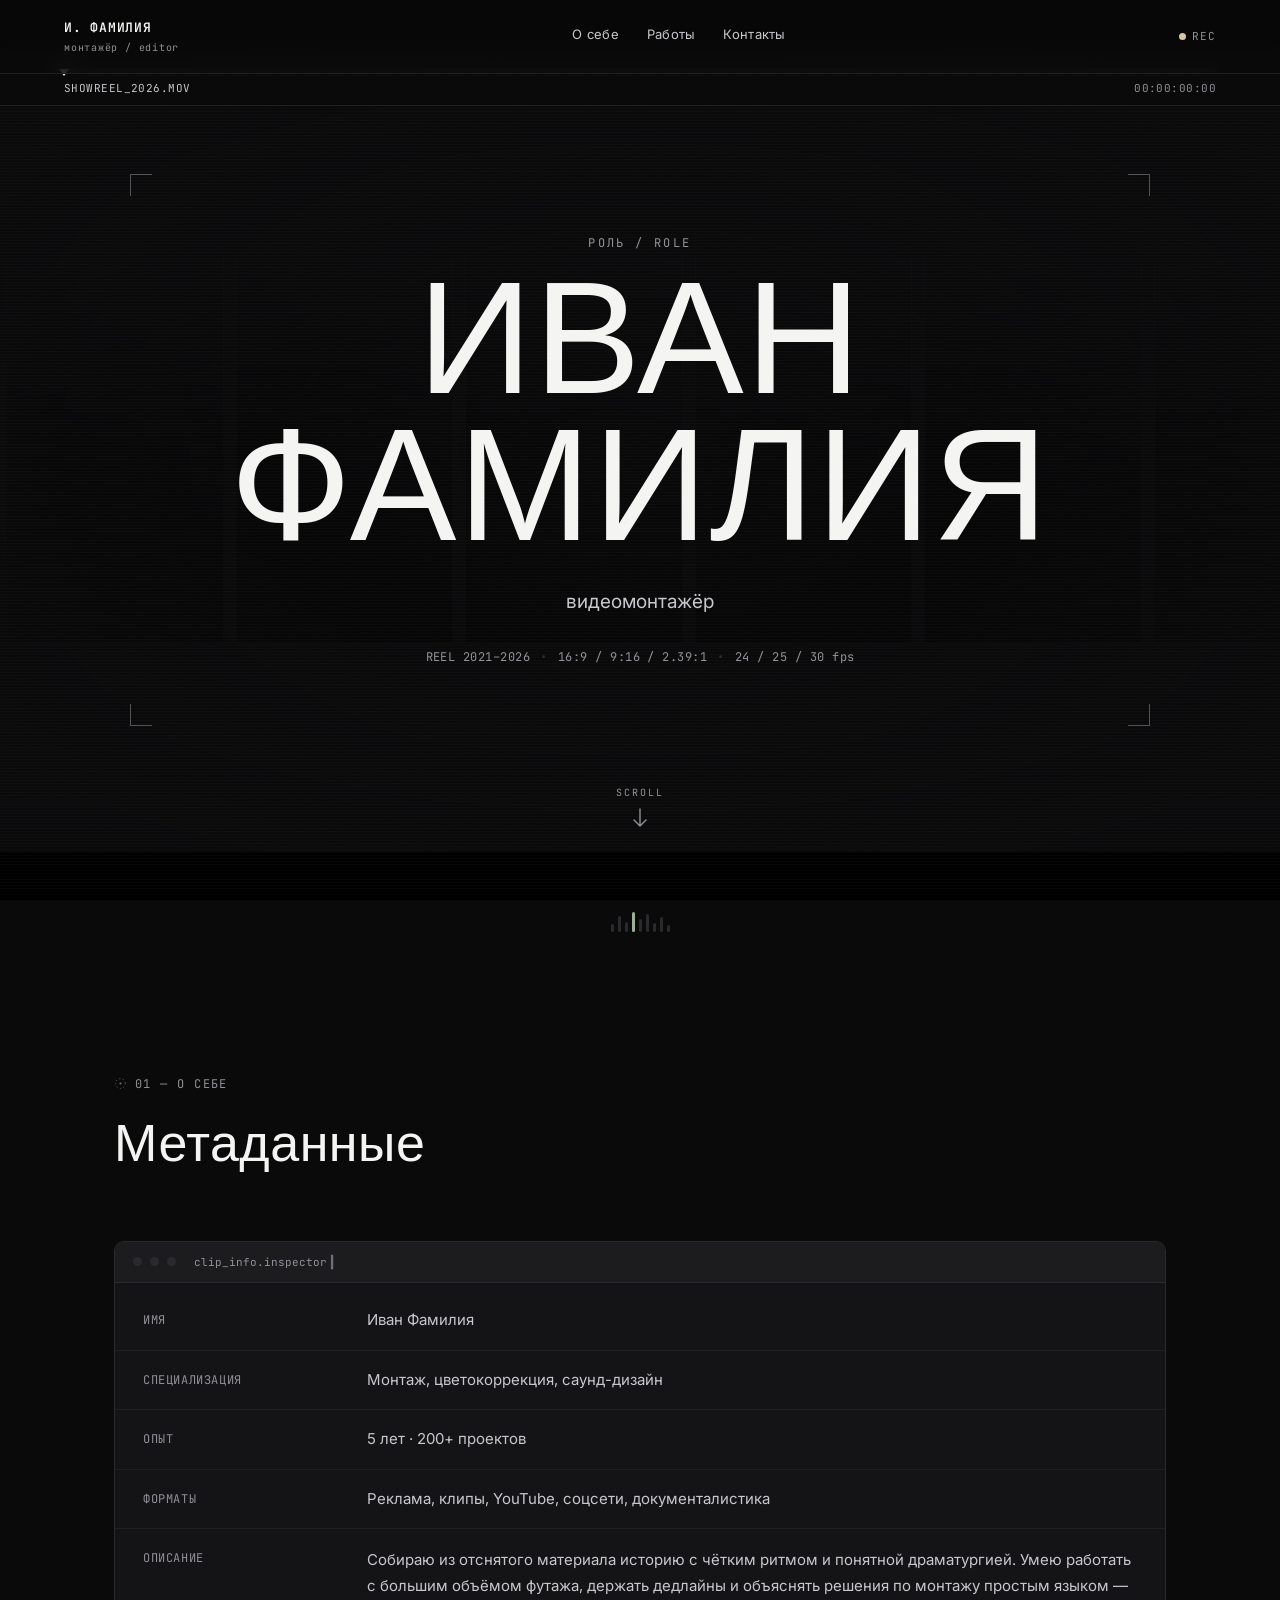
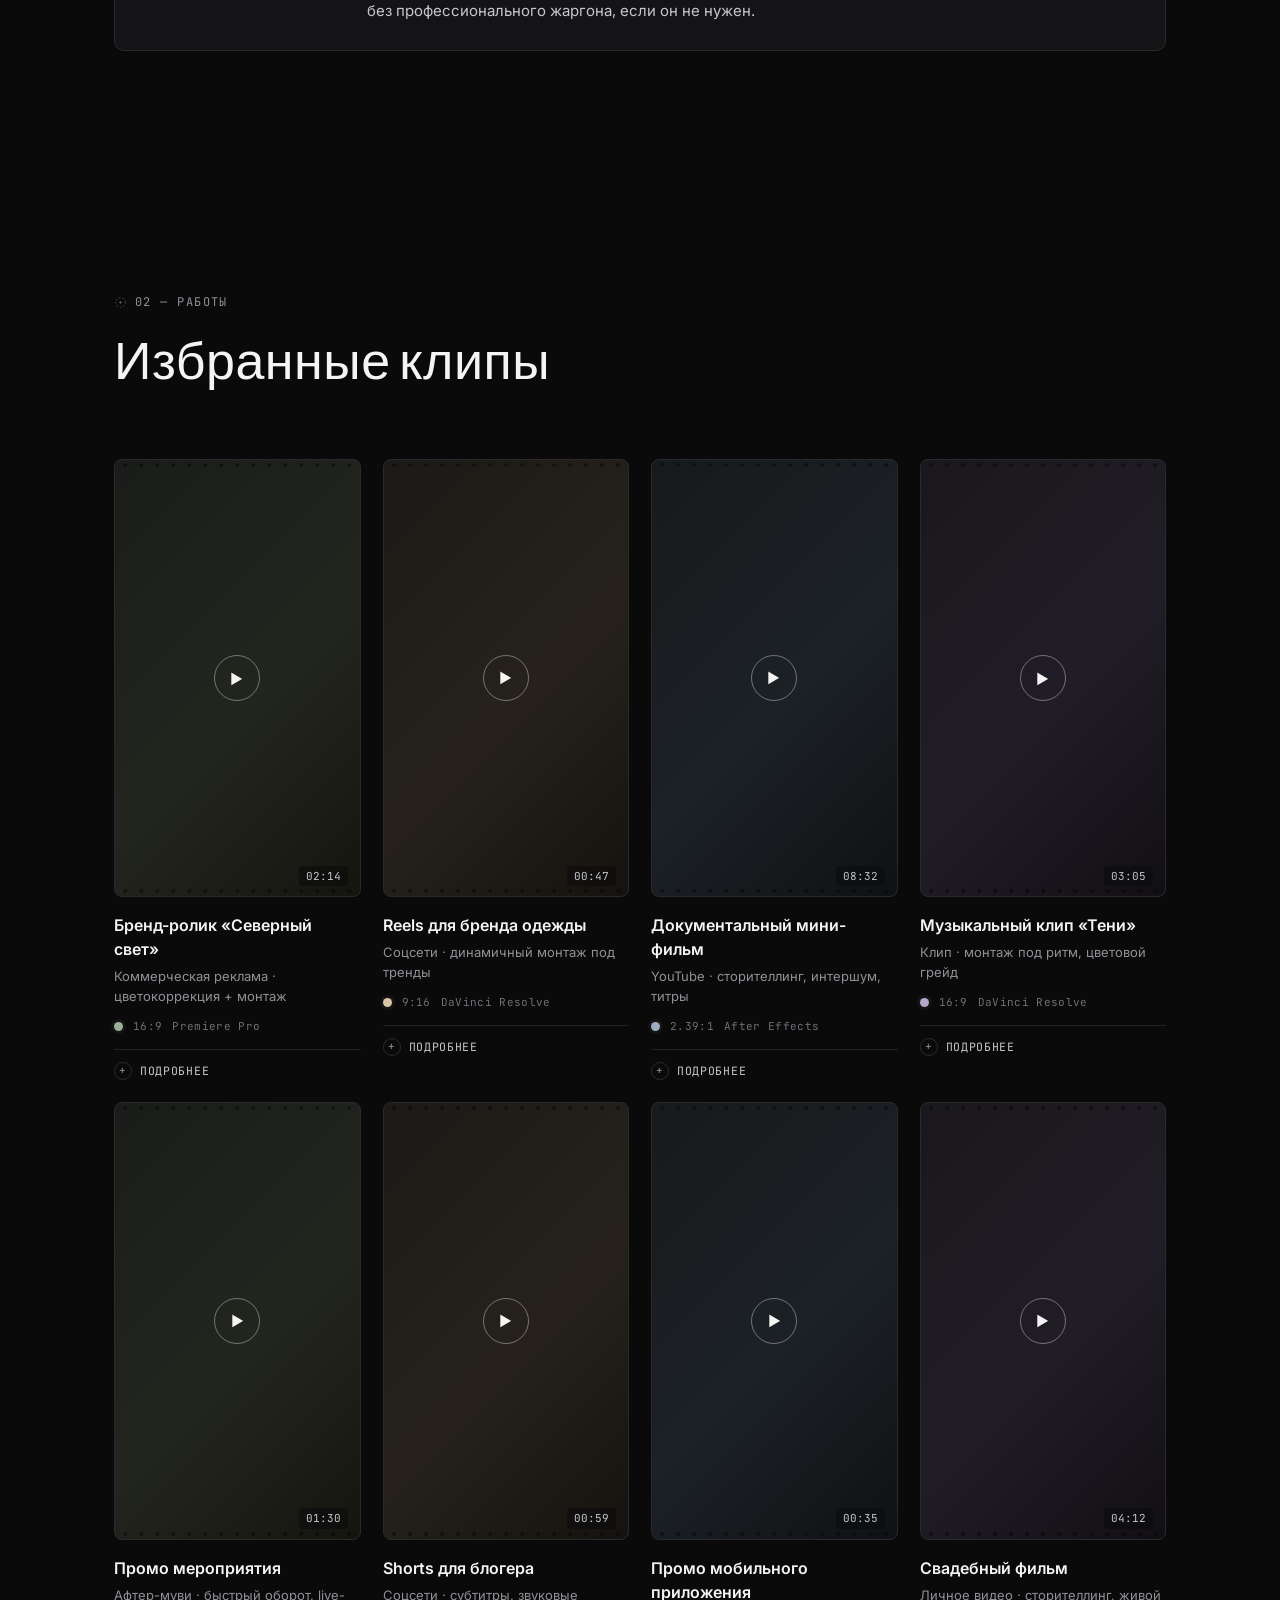
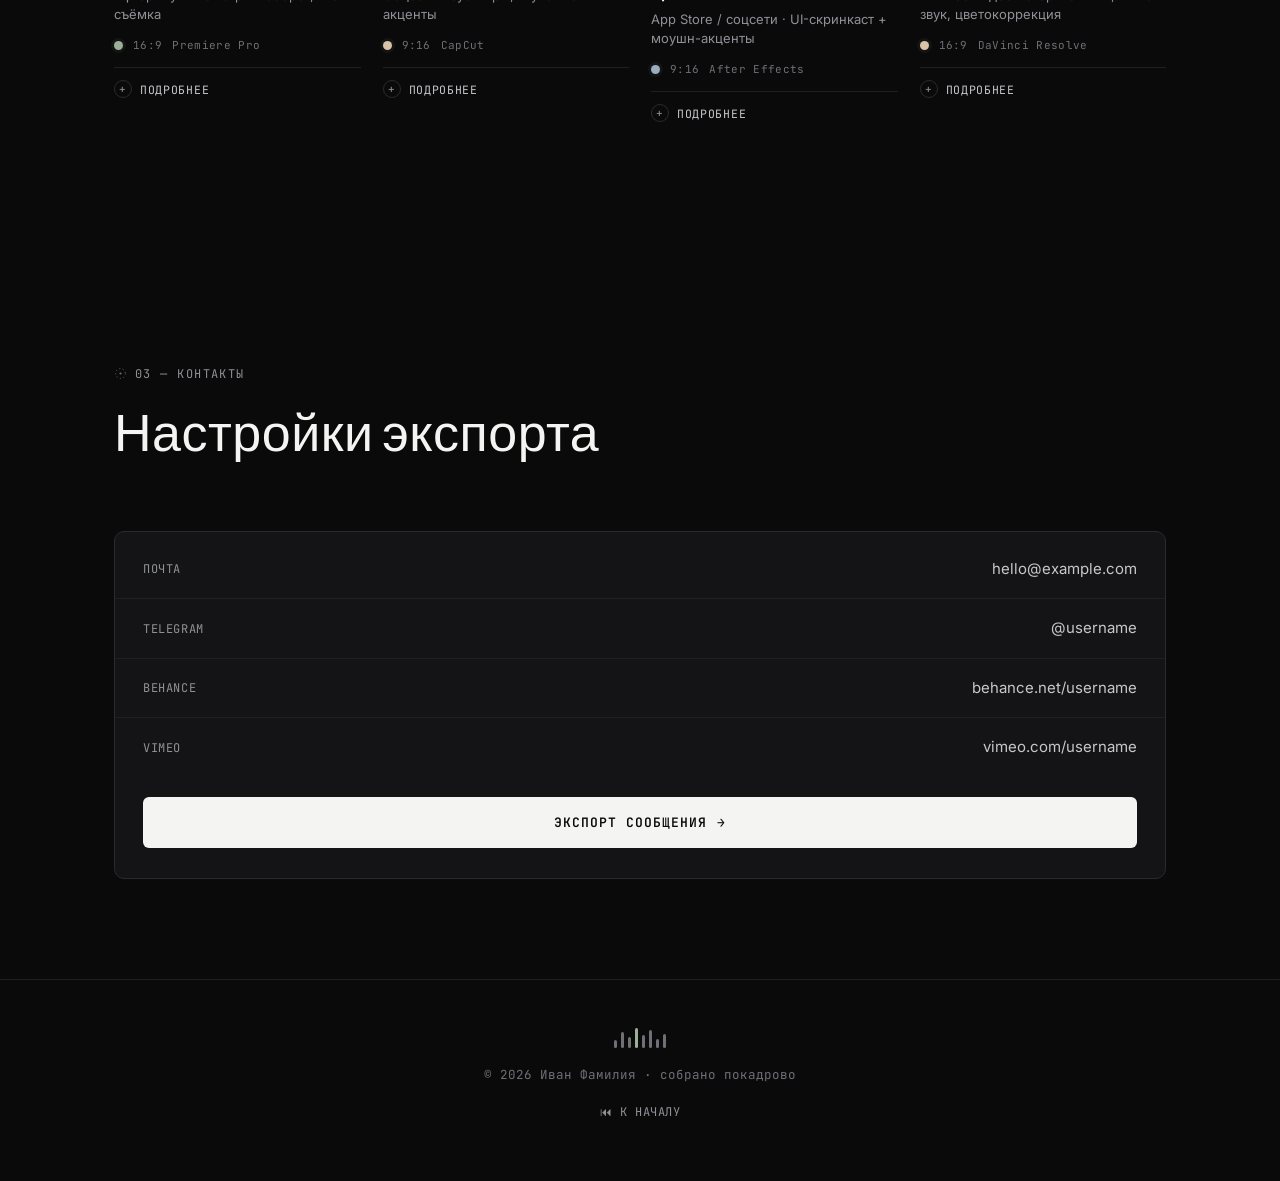
==== index.html @ c0972a65 "Update index.html" ====
<!DOCTYPE html>
<html lang="ru">
<head>
<meta charset="UTF-8">
<meta name="viewport" content="width=device-width, initial-scale=1.0">
<title>Иван Фамилия — видеомонтажёр</title>
<meta name="description" content="Портфолио видеомонтажёра. Монтаж, цветокоррекция, звук, экспорт под любые площадки.">

<link rel="preconnect" href="https://fonts.googleapis.com">
<link rel="preconnect" href="https://fonts.gstatic.com" crossorigin>
<link href="https://fonts.googleapis.com/css2?family=Bebas+Neue&family=Inter:wght@400;500;600;700&family=JetBrains+Mono:wght@400;500;600&display=swap" rel="stylesheet">

<link rel="stylesheet" href="style.css">
</head>
<body>

<div class="grain"></div>
<div class="scanlines"></div>

<!-- ============ NAV ============ -->
<header class="nav">
  <a href="#hero" class="nav-logo">И.&nbsp;ФАМИЛИЯ<span>монтажёр&nbsp;/&nbsp;editor</span></a>

  <nav class="nav-links" aria-label="Разделы сайта">
    <a href="#about">О себе</a>
    <a href="#reel">Работы</a>
    <a href="#contact">Контакты</a>
  </nav>

  <div class="rec-indicator" aria-hidden="true">
    <span class="rec-dot"></span>REC
  </div>

  <button class="nav-burger" id="navBurger" aria-label="Открыть меню" aria-expanded="false">
    <span></span><span></span><span></span>
  </button>
</header>

<!-- ============ TIMELINE SCRUBBER (signature element) ============ -->
<div class="timeline-bar" aria-hidden="true">
  <div class="timeline-track" id="timelineTrack">
    <div class="timeline-progress" id="timelineProgress"></div>
    <div class="timeline-playhead" id="timelinePlayhead"></div>
  </div>
  <div class="timeline-readout">
    <span class="timeline-clip" id="timelineClip">HERO.MOV</span>
    <span class="timeline-tc" id="timelineTC">00:00:00:00</span>
  </div>
</div>

<main>

<!-- ============ HERO ============ -->
<section id="hero" class="section hero" data-clip="SHOWREEL_2026.MOV">
  <div class="letterbox letterbox-top"></div>
  <div class="letterbox letterbox-bottom"></div>

  <!--
    Фоновая карусель — «катушка плёнки» из вертикальных видео.
    На каждый кадр — два медиа-элемента:
      <video data-src="videos/clip-01.mp4" poster="videos/poster-01.jpg" ...></video>
      <img class="reel-gif" data-src="videos/clip-01.webp" alt="">
    - data-src на <video> — полноценный ролик для больших экранов.
    - data-src на <img class="reel-gif"> — короткая зацикленная анимация
      (лучше всего — animated WebP, он ощутимо легче GIF при том же виде;
      GIF тоже подойдёт, просто весит больше). Именно эта картинка
      показывается на телефонах — так кадр всё равно "живой", но без
      декодирования видео.
    Список ниже дублирован (2 набора по 9) для бесшовной прокрутки —
    заполняйте оба набора одинаково, по порядку, для обоих медиа-элементов.

    Как это переключается: script.js сам решает, что показывать.
    На экранах шире 860px — включается <video> (data-src). На телефонах —
    <video> не грузится вовсе, вместо него подставляется <img class="reel-gif">
    (data-src). Статичный poster у <video> — это просто "заглушка до загрузки"
    на десктопе, на анимацию он не влияет.
  -->
  <div class="hero-reel" aria-hidden="true">
    <div class="hero-reel-sprockets sprockets-top"></div>
    <div class="hero-reel-track">
      <div class="reel-item"><video data-src="videos/video1.mp4" muted loop playsinline preload="none"></video><img class="reel-gif" data-src="videos/video1.webp" alt="" loading="lazy"></div>
      <div class="reel-item"><video data-src="videos/video2.mp4" muted loop playsinline preload="none"></video><img class="reel-gif" data-src="videos/video2.webp" alt="" loading="lazy"></div>
      <div class="reel-item"><video data-src="videos/video3.mp4" muted loop playsinline preload="none"></video><img class="reel-gif" data-src="videos/video3.webp" alt="" loading="lazy"></div>
      <div class="reel-item"><video data-src="videos/video4.mp4" muted loop playsinline preload="none"></video><img class="reel-gif" data-src="videos/video4.webp" alt="" loading="lazy"></div>
      <div class="reel-item"><video data-src="videos/video5.mp4" muted loop playsinline preload="none"></video><img class="reel-gif" data-src="videos/video5.webp" alt="" loading="lazy"></div>
      <div class="reel-item"><video data-src="videos/video6.mp4" muted loop playsinline preload="none"></video><img class="reel-gif" data-src="videos/video6.webp" alt="" loading="lazy"></div>
      <div class="reel-item"><video data-src="videos/video7.mp4" muted loop playsinline preload="none"></video><img class="reel-gif" data-src="videos/video7.webp" alt="" loading="lazy"></div>
      <div class="reel-item"><video data-src="videos/video3.mp4" muted loop playsinline preload="none"></video><img class="reel-gif" data-src="videos/video3.webp" alt="" loading="lazy"></div>
      <div class="reel-item"><video data-src="videos/video4.mp4" muted loop playsinline preload="none"></video><img class="reel-gif" data-src="videos/video4.webp" alt="" loading="lazy"></div>
      <!-- дубликат набора для бесшовной петли -->
      <div class="reel-item"><video data-src="videos/video1.mp4" muted loop playsinline preload="none"></video><img class="reel-gif" data-src="videos/video1.webp" alt="" loading="lazy"></div>
      <div class="reel-item"><video data-src="videos/video2.mp4" muted loop playsinline preload="none"></video><img class="reel-gif" data-src="videos/video2.webp" alt="" loading="lazy"></div>
      <div class="reel-item"><video data-src="videos/video3.mp4" muted loop playsinline preload="none"></video><img class="reel-gif" data-src="videos/video3.webp" alt="" loading="lazy"></div>
      <div class="reel-item"><video data-src="videos/video4.mp4" muted loop playsinline preload="none"></video><img class="reel-gif" data-src="videos/video4.webp" alt="" loading="lazy"></div>
      <div class="reel-item"><video data-src="videos/video5.mp4" muted loop playsinline preload="none"></video><img class="reel-gif" data-src="videos/video5.webp" alt="" loading="lazy"></div>
      <div class="reel-item"><video data-src="videos/video6.mp4" muted loop playsinline preload="none"></video><img class="reel-gif" data-src="videos/video6.webp" alt="" loading="lazy"></div>
      <div class="reel-item"><video data-src="videos/video7.mp4" muted loop playsinline preload="none"></video><img class="reel-gif" data-src="videos/video7.webp" alt="" loading="lazy"></div>
      <div class="reel-item"><video data-src="videos/video3.mp4" muted loop playsinline preload="none"></video><img class="reel-gif" data-src="videos/video3.webp" alt="" loading="lazy"></div>
      <div class="reel-item"><video data-src="videos/video4.mp4" muted loop playsinline preload="none"></video><img class="reel-gif" data-src="videos/video4.webp" alt="" loading="lazy"></div>
    </div>
    <div class="hero-reel-sprockets sprockets-bottom"></div>
    <div class="hero-reel-fade"></div>
  </div>

  <div class="hero-frame">
    <span class="frame-corner tl" aria-hidden="true"></span>
    <span class="frame-corner tr" aria-hidden="true"></span>
    <span class="frame-corner bl" aria-hidden="true"></span>
    <span class="frame-corner br" aria-hidden="true"></span>

    <p class="hero-eyebrow">РОЛЬ / ROLE</p>
    <h1 class="hero-title">ИВАН<br>ФАМИЛИЯ</h1>
    <p class="hero-role">видеомонтажёр</p>

    <div class="hero-meta">
      <span>REEL 2021–2026</span>
      <span class="dot-sep">•</span>
      <span>16:9 / 9:16 / 2.39:1</span>
      <span class="dot-sep">•</span>
      <span>24 / 25 / 30 fps</span>
    </div>
  </div>

  <a href="#about" class="scroll-cue">
    <span>SCROLL</span>
    <svg width="14" height="20" viewBox="0 0 14 20" fill="none"><path d="M7 1v17M1 12l6 6 6-6" stroke="currentColor" stroke-width="1.4" stroke-linecap="round" stroke-linejoin="round"/></svg>
  </a>
</section>

<div class="section-divider" aria-hidden="true">
  <span></span><span></span><span></span><span></span><span></span><span></span><span></span><span></span><span></span>
</div>

<!-- ============ ABOUT ============ -->
<section id="about" class="section about" data-clip="META_DATA.TXT">
  <div class="section-head">
    <span class="section-tag">
      <svg class="reel-spin" width="13" height="13" viewBox="0 0 24 24" fill="none" aria-hidden="true"><circle cx="12" cy="12" r="9" stroke="currentColor" stroke-width="1.6" stroke-dasharray="2 4.5"/><circle cx="12" cy="12" r="2" fill="currentColor"/></svg>
      01 — О СЕБЕ
    </span>
    <h2 class="section-title">Метаданные</h2>
  </div>

  <div class="meta-panel reveal">
    <div class="meta-panel-bar">
      <span class="meta-panel-btn"></span><span class="meta-panel-btn"></span><span class="meta-panel-btn"></span>
      <span class="meta-panel-name">clip_info.inspector</span>
    </div>

    <div class="meta-grid">
      <div class="meta-row">
        <span class="meta-label">Имя</span>
        <span class="meta-value">Иван Фамилия</span>
      </div>
      <div class="meta-row">
        <span class="meta-label">Специализация</span>
        <span class="meta-value">Монтаж, цветокоррекция, саунд-дизайн</span>
      </div>
      <div class="meta-row">
        <span class="meta-label">Опыт</span>
        <span class="meta-value">5&nbsp;лет · 200+ проектов</span>
      </div>
      <div class="meta-row">
        <span class="meta-label">Форматы</span>
        <span class="meta-value">Реклама, клипы, YouTube, соцсети, документалистика</span>
      </div>
      <div class="meta-row meta-row-wide">
        <span class="meta-label">Описание</span>
        <span class="meta-value">
          Собираю из отснятого материала историю с чётким ритмом и понятной драматургией.
          Умею работать с большим объёмом футажа, держать дедлайны и объяснять решения
          по монтажу простым языком — без профессионального жаргона, если он не нужен.
        </span>
      </div>
    </div>
  </div>
</section>

<!-- ============ REEL / WORKS ============ -->
<section id="reel" class="section reel" data-clip="REEL_GRID.MP4">
  <div class="section-head">
    <span class="section-tag">
      <svg class="reel-spin" width="13" height="13" viewBox="0 0 24 24" fill="none" aria-hidden="true"><circle cx="12" cy="12" r="9" stroke="currentColor" stroke-width="1.6" stroke-dasharray="2 4.5"/><circle cx="12" cy="12" r="2" fill="currentColor"/></svg>
      02 — РАБОТЫ
    </span>
    <h2 class="section-title">Избранные клипы</h2>
  </div>

  <div class="reel-grid">

    <article class="clip-card reveal" style="--grade:#9CAF97">
      <div class="clip-thumb clip-thumb--a">
        <span class="clip-perf" aria-hidden="true"></span>
        <button class="clip-play" aria-label="Воспроизвести">▶</button>
        <span class="clip-duration">02:14</span>
      </div>
      <div class="clip-info">
        <h3>Бренд-ролик «Северный свет»</h3>
        <p>Коммерческая реклама · цветокоррекция + монтаж</p>
        <div class="clip-tags"><span class="grade-dot"></span><span>16:9</span><span>Premiere Pro</span></div>
        <details class="clip-details">
          <summary>Подробнее</summary>
          <div class="clip-details-body">
            <strong>Заказчик:</strong> бренд одежды «Северный свет»<br>
            <strong>ТЗ:</strong> имиджевый ролик к запуску новой коллекции, акцент на фактуру ткани и цвет
          </div>
        </details>
      </div>
    </article>

    <article class="clip-card reveal" style="--grade:#D8C4A8">
      <div class="clip-thumb clip-thumb--b">
        <span class="clip-perf" aria-hidden="true"></span>
        <button class="clip-play" aria-label="Воспроизвести">▶</button>
        <span class="clip-duration">00:47</span>
      </div>
      <div class="clip-info">
        <h3>Reels для бренда одежды</h3>
        <p>Соцсети · динамичный монтаж под тренды</p>
        <div class="clip-tags"><span class="grade-dot"></span><span>9:16</span><span>DaVinci Resolve</span></div>
        <details class="clip-details">
          <summary>Подробнее</summary>
          <div class="clip-details-body">
            <strong>Заказчик:</strong> шоурум одежды «Айна»<br>
            <strong>ТЗ:</strong> серия из 5 вертикальных роликов под тренды недели, монтаж за 24 часа
          </div>
        </details>
      </div>
    </article>

    <article class="clip-card reveal" style="--grade:#9AACC0">
      <div class="clip-thumb clip-thumb--c">
        <span class="clip-perf" aria-hidden="true"></span>
        <button class="clip-play" aria-label="Воспроизвести">▶</button>
        <span class="clip-duration">08:32</span>
      </div>
      <div class="clip-info">
        <h3>Документальный мини-фильм</h3>
        <p>YouTube · сторителлинг, интершум, титры</p>
        <div class="clip-tags"><span class="grade-dot"></span><span>2.39:1</span><span>After Effects</span></div>
        <details class="clip-details">
          <summary>Подробнее</summary>
          <div class="clip-details-body">
            <strong>Заказчик:</strong> продюсерский центр «Обзор»<br>
            <strong>ТЗ:</strong> мини-фильм на 8 минут для YouTube, полный цикл — от чернового монтажа до сведения звука
          </div>
        </details>
      </div>
    </article>

    <article class="clip-card reveal" style="--grade:#B7A8C9">
      <div class="clip-thumb clip-thumb--d">
        <span class="clip-perf" aria-hidden="true"></span>
        <button class="clip-play" aria-label="Воспроизвести">▶</button>
        <span class="clip-duration">03:05</span>
      </div>
      <div class="clip-info">
        <h3>Музыкальный клип «Тени»</h3>
        <p>Клип · монтаж под ритм, цветовой грейд</p>
        <div class="clip-tags"><span class="grade-dot"></span><span>16:9</span><span>DaVinci Resolve</span></div>
        <details class="clip-details">
          <summary>Подробнее</summary>
          <div class="clip-details-body">
            <strong>Заказчик:</strong> музыкант «Тени» (независимый релиз)<br>
            <strong>ТЗ:</strong> клип на сингл, синхронизация монтажа с партитурой, тёмный контрастный грейд
          </div>
        </details>
      </div>
    </article>

    <article class="clip-card reveal" style="--grade:#9CAF97">
      <div class="clip-thumb clip-thumb--a">
        <span class="clip-perf" aria-hidden="true"></span>
        <button class="clip-play" aria-label="Воспроизвести">▶</button>
        <span class="clip-duration">01:30</span>
      </div>
      <div class="clip-info">
        <h3>Промо мероприятия</h3>
        <p>Афтер-муви · быстрый оборот, live-съёмка</p>
        <div class="clip-tags"><span class="grade-dot"></span><span>16:9</span><span>Premiere Pro</span></div>
        <details class="clip-details">
          <summary>Подробнее</summary>
          <div class="clip-details-body">
            <strong>Заказчик:</strong> организатор фестиваля «Точка сборки»<br>
            <strong>ТЗ:</strong> афтер-муви за 48 часов после события, короткий динамичный формат
          </div>
        </details>
      </div>
    </article>

    <article class="clip-card reveal" style="--grade:#D8C4A8">
      <div class="clip-thumb clip-thumb--b">
        <span class="clip-perf" aria-hidden="true"></span>
        <button class="clip-play" aria-label="Воспроизвести">▶</button>
        <span class="clip-duration">00:59</span>
      </div>
      <div class="clip-info">
        <h3>Shorts для блогера</h3>
        <p>Соцсети · субтитры, звуковые акценты</p>
        <div class="clip-tags"><span class="grade-dot"></span><span>9:16</span><span>CapCut</span></div>
        <details class="clip-details">
          <summary>Подробнее</summary>
          <div class="clip-details-body">
            <strong>Заказчик:</strong> блогер-миллионник (нишa — лайфстайл)<br>
            <strong>ТЗ:</strong> еженедельные шортсы, монтаж под удержание внимания в первые 3 секунды
          </div>
        </details>
      </div>
    </article>

    <article class="clip-card reveal" style="--grade:#9AACC0">
      <div class="clip-thumb clip-thumb--c">
        <span class="clip-perf" aria-hidden="true"></span>
        <button class="clip-play" aria-label="Воспроизвести">▶</button>
        <span class="clip-duration">00:35</span>
      </div>
      <div class="clip-info">
        <h3>Промо мобильного приложения</h3>
        <p>App Store / соцсети · UI-скринкаст + моушн-акценты</p>
        <div class="clip-tags"><span class="grade-dot"></span><span>9:16</span><span>After Effects</span></div>
        <details class="clip-details">
          <summary>Подробнее</summary>
          <div class="clip-details-body">
            <strong>Заказчик:</strong> стартап в сфере доставки<br>
            <strong>ТЗ:</strong> ролик для App Store и сторис, монтаж скринкаста интерфейса под текстовые акценты
          </div>
        </details>
      </div>
    </article>

    <article class="clip-card reveal" style="--grade:#D8C4A8">
      <div class="clip-thumb clip-thumb--d">
        <span class="clip-perf" aria-hidden="true"></span>
        <button class="clip-play" aria-label="Воспроизвести">▶</button>
        <span class="clip-duration">04:12</span>
      </div>
      <div class="clip-info">
        <h3>Свадебный фильм</h3>
        <p>Личное видео · сторителлинг, живой звук, цветокоррекция</p>
        <div class="clip-tags"><span class="grade-dot"></span><span>16:9</span><span>DaVinci Resolve</span></div>
        <details class="clip-details">
          <summary>Подробнее</summary>
          <div class="clip-details-body">
            <strong>Заказчик:</strong> частный клиент<br>
            <strong>ТЗ:</strong> фильм со свадьбы на 4 минуты, сборка из многокамерного материала, мягкий тёплый грейд
          </div>
        </details>
      </div>
    </article>

  </div>

  <button class="reel-more" id="reelMore" type="button" aria-expanded="false">
    <span class="reel-more-label">ЕЩЁ ДУБЛИ</span>
    <span class="reel-more-count" id="reelMoreCount">+4</span>
  </button>
</section>

<!-- ============ CONTACT ============ -->
<section id="contact" class="section contact" data-clip="EXPORT_SETTINGS.PRESET">
  <div class="section-head">
    <span class="section-tag">
      <svg class="reel-spin" width="13" height="13" viewBox="0 0 24 24" fill="none" aria-hidden="true"><circle cx="12" cy="12" r="9" stroke="currentColor" stroke-width="1.6" stroke-dasharray="2 4.5"/><circle cx="12" cy="12" r="2" fill="currentColor"/></svg>
      03 — КОНТАКТЫ
    </span>
    <h2 class="section-title">Настройки экспорта</h2>
  </div>

  <div class="export-panel reveal">
    <div class="export-row">
      <span class="export-label">Почта</span>
      <a class="export-value" href="mailto:hello@example.com">hello@example.com</a>
    </div>
    <div class="export-row">
      <span class="export-label">Telegram</span>
      <a class="export-value" href="https://t.me/username" target="_blank" rel="noopener">@username</a>
    </div>
    <div class="export-row">
      <span class="export-label">Behance</span>
      <a class="export-value" href="https://behance.net/username" target="_blank" rel="noopener">behance.net/username</a>
    </div>
    <div class="export-row">
      <span class="export-label">Vimeo</span>
      <a class="export-value" href="https://vimeo.com/username" target="_blank" rel="noopener">vimeo.com/username</a>
    </div>

    <a href="mailto:hello@example.com" class="export-cta">
      ЭКСПОРТ СООБЩЕНИЯ <span>→</span>
    </a>
  </div>
</section>

</main>

<!-- ============ FOOTER ============ -->
<footer class="footer">
  <div class="vu-meter" aria-hidden="true">
    <span></span><span></span><span></span><span></span><span></span><span></span><span></span><span></span>
  </div>

  <p class="footer-text">© 2026 Иван Фамилия · собрано покадрово</p>

  <a href="#hero" class="footer-back">⏮ К НАЧАЛУ</a>
</footer>

<script src="script.js"></script>
</body>
</html>
---- style.css ----
/* ===================================================================
   TOKENS
=================================================================== */
:root{
  /* base palette — black / grey / white */
  --bg:        #0A0A0B;
  --panel:     #141416;
  --panel-2:   #1C1C1F;
  --line:      #2A2A2E;
  --line-soft: #202023;
  --grey-dim:  #6E7075;
  --grey:      #8F9196;
  --grey-lt:   #C7C8CC;
  --white:     #F4F4F2;

  /* soft auxiliary tones — used sparingly, never as backgrounds */
  --sage:  #9CAF97;
  --sand:  #D8C4A8;
  --steel: #9AACC0;
  --dust:  #B7A8C9;

  --font-display: 'Bebas Neue', sans-serif;
  --font-body: 'Inter', sans-serif;
  --font-mono: 'JetBrains Mono', monospace;

  --container: 1180px;
  --edge: clamp(20px, 5vw, 64px);
}

*{ box-sizing: border-box; margin:0; padding:0; }
html{ scroll-behavior:smooth; }
@media (prefers-reduced-motion: reduce){
  html{ scroll-behavior:auto; }
  *{ animation-duration:0.01ms !important; animation-iteration-count:1 !important; transition-duration:0.01ms !important; }
}

body{
  background: var(--bg);
  color: var(--white);
  font-family: var(--font-body);
  line-height: 1.5;
  -webkit-font-smoothing: antialiased;
  overflow-x: hidden;
}

a{ color: inherit; text-decoration: none; }
ul, ol{ list-style: none; }
button{ font: inherit; background: none; border: none; color: inherit; cursor: pointer; }

::selection{ background: var(--sage); color: #0A0A0B; }

/* ===================================================================
   TEXTURE LAYERS — grain + scanlines (abstract, ambient personality)
=================================================================== */
.grain{
  position: fixed; inset: 0; z-index: 2; pointer-events: none;
  opacity: 0.05; mix-blend-mode: overlay;
  background-image: url("data:image/svg+xml,%3Csvg xmlns='http://www.w3.org/2000/svg' width='120' height='120'%3E%3Cfilter id='n'%3E%3CfeTurbulence type='fractalNoise' baseFrequency='0.9' numOctaves='2' stitchTiles='stitch'/%3E%3C/filter%3E%3Crect width='100%25' height='100%25' filter='url(%23n)'/%3E%3C/svg%3E");
}
.scanlines{
  position: fixed; inset: 0; z-index: 3; pointer-events: none;
  opacity: 0.035;
  background: repeating-linear-gradient(
    to bottom, rgba(255,255,255,0.6) 0px, rgba(255,255,255,0.6) 1px,
    transparent 1px, transparent 3px
  );
}

/* ===================================================================
   NAV
=================================================================== */
.nav{
  position: fixed; top: 0; left: 0; right: 0; z-index: 40;
  display: flex; align-items: center; justify-content: space-between;
  padding: 18px var(--edge);
  background: rgba(10,10,11,0.72);
  backdrop-filter: blur(10px);
  border-bottom: 1px solid var(--line-soft);
}
.nav-logo{
  font-family: var(--font-mono); font-size: 13px; font-weight: 600;
  letter-spacing: 0.06em; color: var(--white);
  display: flex; flex-direction: column; gap: 2px;
}
.nav-logo span{ font-size: 10px; color: var(--grey); font-weight: 400; }
.nav-links{ display: flex; gap: 28px; }
.nav-links a{
  font-size: 13px; color: var(--grey-lt); letter-spacing: 0.02em;
  position: relative; padding-bottom: 3px; transition: color 0.2s ease;
}
.nav-links a:hover{ color: var(--white); }
.nav-links a::after{
  content:''; position:absolute; left:0; bottom:0; width:0; height:1px;
  background: var(--sage); transition: width 0.25s ease;
}
.nav-links a:hover::after{ width: 100%; }

.rec-indicator{
  display: flex; align-items: center; gap: 6px;
  font-family: var(--font-mono); font-size: 11px; letter-spacing: 0.1em;
  color: var(--grey);
}
.rec-dot{
  width: 7px; height: 7px; border-radius: 50%;
  background: var(--sand);
  animation: recPulse 2.4s ease-in-out infinite;
}
@keyframes recPulse{ 0%,100%{ opacity:1; } 50%{ opacity:0.25; } }

.nav-burger{ display: none; flex-direction: column; gap: 4px; width: 22px; }
.nav-burger span{ display:block; height:1px; background: var(--white); }

/* ===================================================================
   TIMELINE SCRUBBER — signature element
=================================================================== */
.timeline-bar{
  position: fixed; top: 58px; left: 0; right: 0; z-index: 39;
  padding: 10px var(--edge) 8px;
  background: rgba(10,10,11,0.72);
  backdrop-filter: blur(10px);
  border-bottom: 1px solid var(--line-soft);
}
.timeline-track{
  position: relative; height: 6px; border-radius: 3px;
  background: var(--panel-2);
  background-image: repeating-linear-gradient(
    to right, transparent 0, transparent 23px, var(--line) 23px, var(--line) 24px
  );
  overflow: visible;
}
.timeline-progress{
  position: absolute; left:0; top:0; bottom:0; width: 0%;
  background: linear-gradient(to right, var(--grey-dim), var(--grey-lt));
  border-radius: 3px;
  transition: width 0.1s linear;
}
.timeline-playhead{
  position: absolute; top: 50%; left: 0%;
  width: 0; height: 0;
  border-left: 5px solid transparent;
  border-right: 5px solid transparent;
  border-top: 7px solid var(--white);
  transform: translate(-50%, -2px);
  transition: left 0.1s linear;
}
.timeline-readout{
  display: flex; justify-content: space-between;
  margin-top: 6px;
  font-family: var(--font-mono); font-size: 11px; letter-spacing: 0.04em;
  color: var(--grey);
}
.timeline-clip{ color: var(--grey-lt); }

/* ===================================================================
   LAYOUT HELPERS
=================================================================== */
main{ position: relative; z-index: 1; }
.section{ padding: 140px var(--edge) 100px; max-width: var(--container); margin: 0 auto; }
.section-head{ margin-bottom: 56px; }
.section-tag{
  display: inline-flex; align-items: center; gap: 8px;
  font-family: var(--font-mono); font-size: 12px;
  letter-spacing: 0.12em; color: var(--grey); margin-bottom: 14px;
}
.reel-spin{
  flex-shrink: 0; color: var(--grey-dim);
  animation: reelSpin 7s linear infinite;
}
@keyframes reelSpin{ to{ transform: rotate(360deg); } }
.section-title{
  font-family: var(--font-display); font-weight: 400;
  font-size: clamp(32px, 5vw, 52px); letter-spacing: 0.01em;
  color: var(--white);
}

/* ---- small ambient decorations ---- */
.section-divider{
  display: flex; align-items: flex-end; justify-content: center; gap: 4px;
  max-width: var(--container); margin: 0 auto; padding: 0 var(--edge);
  height: 32px;
}
.section-divider span{
  width: 3px; border-radius: 2px; background: var(--line);
  animation: dividerPulse 2.6s ease-in-out infinite;
  transform-origin: bottom center;
}
.section-divider span:nth-child(1){ height: 8px; animation-delay: 0s; }
.section-divider span:nth-child(2){ height: 16px; animation-delay: 0.15s; }
.section-divider span:nth-child(3){ height: 10px; animation-delay: 0.3s; }
.section-divider span:nth-child(4){ height: 20px; animation-delay: 0.45s; background: var(--sage); }
.section-divider span:nth-child(5){ height: 13px; animation-delay: 0.6s; }
.section-divider span:nth-child(6){ height: 18px; animation-delay: 0.75s; }
.section-divider span:nth-child(7){ height: 9px; animation-delay: 0.9s; }
.section-divider span:nth-child(8){ height: 15px; animation-delay: 1.05s; }
.section-divider span:nth-child(9){ height: 7px; animation-delay: 1.2s; }
@keyframes dividerPulse{ 0%,100%{ transform: scaleY(0.4); } 50%{ transform: scaleY(1); } }

.reveal{ opacity: 0; transform: translateY(24px); transition: opacity 0.7s ease, transform 0.7s ease; }
.reveal.is-visible{ opacity: 1; transform: translateY(0); }

/* ===================================================================
   HERO
=================================================================== */
.hero{
  position: relative;
  min-height: 100vh;
  min-height: 100svh;
  display: flex; align-items: center; justify-content: center; flex-direction: column;
  padding-top: 0; padding-bottom: 0;
  max-width: none;
  text-align: center;
  overflow: hidden;
}
.letterbox{ position: absolute; left:0; right:0; height: 48px; background: #000; z-index: 2; }
.letterbox-top{ top:0; }
.letterbox-bottom{ bottom:0; }

/* ---- background filmstrip carousel (vertical clips, reel-style) ---- */
.hero-reel{
  position: absolute; inset: 0; z-index: 0;
  display: flex; align-items: center;
  overflow: hidden;
}
.hero-reel-track{
  display: flex; align-items: center; gap: 12px;
  padding: 0 6px;
  animation: heroReelScroll 48s linear infinite;
  will-change: transform;
}
.reel-item{
  position: relative; flex: 0 0 auto;
  width: clamp(150px, 17vw, 230px);
  aspect-ratio: 9 / 16;
  border-radius: 3px;
  overflow: hidden;
  background:
    linear-gradient(160deg, rgba(255,255,255,0.03), transparent 40%),
    linear-gradient(200deg, #1d1d20, #0c0c0d 70%);
  border: 1px solid rgba(244,244,242,0.06);
  filter: grayscale(0.5) brightness(0.5) contrast(1.05);
}
.reel-item video,
.reel-item .reel-gif{
  position: absolute; inset: 0;
  width: 100%; height: 100%; object-fit: cover; display: block;
}
.reel-item .reel-gif{ display: none; }
/* На мобильных script.js добавляет этот класс: видео скрывается,
   вместо него показывается лёгкая зацикленная анимация (GIF/WebP). */
.reel-item.reel-item--gif video{ display: none; }
.reel-item.reel-item--gif .reel-gif{ display: block; }
@keyframes heroReelScroll{
  from{ transform: translateX(0); }
  to{ transform: translateX(-50%); }
}
.hero-reel-sprockets{
  position: absolute; left:0; right:0; height: 16px; z-index: 1;
  background-color: rgba(0,0,0,0.5);
  background-image: radial-gradient(circle, rgba(0,0,0,0.85) 3px, transparent 3.2px);
  background-size: 24px 16px;
  background-repeat: repeat-x;
  background-position: center;
}
.sprockets-top{ top: 0; }
.sprockets-bottom{ bottom: 0; }
.hero-reel-fade{
  position: absolute; inset: 0; z-index: 1;
  background:
    radial-gradient(ellipse 60% 55% at 50% 50%, rgba(10,10,11,0.82) 0%, rgba(10,10,11,0.6) 45%, rgba(10,10,11,0.88) 100%),
    linear-gradient(to bottom, rgba(10,10,11,0.5) 0%, transparent 18%, transparent 82%, rgba(10,10,11,0.5) 100%);
}

.hero-frame{
  position: relative; z-index: 2;
  padding: 60px clamp(24px, 8vw, 100px);
}
.frame-corner{
  position: absolute; width: 22px; height: 22px;
  border-color: var(--grey-dim); border-style: solid; border-width: 0;
  opacity: 0.7;
}
.frame-corner.tl{ top:0; left:0; border-top-width:1px; border-left-width:1px; }
.frame-corner.tr{ top:0; right:0; border-top-width:1px; border-right-width:1px; }
.frame-corner.bl{ bottom:0; left:0; border-bottom-width:1px; border-left-width:1px; }
.frame-corner.br{ bottom:0; right:0; border-bottom-width:1px; border-right-width:1px; }

.hero-eyebrow{
  font-family: var(--font-mono); font-size: 12px; letter-spacing: 0.2em;
  color: var(--grey); margin-bottom: 20px;
}
.hero-title{
  font-family: var(--font-display); font-weight: 400;
  font-size: clamp(64px, 14vw, 160px); line-height: 0.92;
  letter-spacing: 0.01em; color: var(--white);
}
.hero-role{
  margin-top: 22px; font-size: clamp(15px, 2vw, 19px);
  color: var(--grey-lt); font-weight: 400;
}
.hero-meta{
  margin-top: 32px; display: flex; justify-content: center; flex-wrap: wrap;
  gap: 10px; font-family: var(--font-mono); font-size: 12px;
  letter-spacing: 0.04em; color: var(--grey);
}
.dot-sep{ color: var(--line); }

.scroll-cue{
  position: absolute; bottom: 72px; left: 50%; transform: translateX(-50%);
  z-index: 2;
  display: flex; flex-direction: column; align-items: center; gap: 8px;
  font-family: var(--font-mono); font-size: 10px; letter-spacing: 0.2em;
  color: var(--grey);
  animation: floatCue 2.6s ease-in-out infinite;
}
@keyframes floatCue{ 0%,100%{ transform: translate(-50%, 0); } 50%{ transform: translate(-50%, 8px); } }

/* ===================================================================
   ABOUT — metadata inspector panel
=================================================================== */
.meta-panel{
  border: 1px solid var(--line); border-radius: 10px; overflow: hidden;
  background: var(--panel);
}
.meta-panel-bar{
  display: flex; align-items: center; gap: 8px;
  padding: 12px 18px; border-bottom: 1px solid var(--line);
  background: var(--panel-2);
}
.meta-panel-btn{ width: 9px; height: 9px; border-radius: 50%; background: var(--line); }
.meta-panel-name{
  margin-left: 10px; font-family: var(--font-mono); font-size: 11px; color: var(--grey);
}
.meta-panel-name::after{
  content: '▍'; margin-left: 4px; color: var(--grey-dim);
  animation: cursorBlink 1.1s steps(1) infinite;
}
@keyframes cursorBlink{ 50%{ opacity: 0; } }
.meta-grid{ padding: 8px 0; }
.meta-row{
  display: grid; grid-template-columns: 200px 1fr; gap: 24px;
  padding: 18px 28px; border-bottom: 1px solid var(--line-soft);
}
.meta-row:last-child{ border-bottom: none; }
.meta-label{
  font-family: var(--font-mono); font-size: 12px; letter-spacing: 0.05em;
  color: var(--grey); text-transform: uppercase; padding-top: 2px;
}
.meta-value{ color: var(--grey-lt); font-size: 15px; }
.meta-row-wide .meta-value{ line-height: 1.7; color: var(--grey-lt); }

/* ===================================================================
   REEL — clip cards
=================================================================== */
.reel-grid{
  display: grid; grid-template-columns: repeat(4, 1fr); gap: 22px;
}
.clip-card{ display: flex; flex-direction: column; }
.clip-thumb{
  position: relative; aspect-ratio: 9/16; border-radius: 8px; overflow: hidden;
  border: 1px solid var(--line);
  display: flex; align-items: center; justify-content: center;
}
.clip-thumb--a{ background: linear-gradient(135deg, #1a1c19 0%, #23261f 55%, #14150f 100%); }
.clip-thumb--b{ background: linear-gradient(135deg, #1c1a17 0%, #26221b 55%, #15130f 100%); }
.clip-thumb--c{ background: linear-gradient(135deg, #171a1c 0%, #1c2126 55%, #0f1214 100%); }
.clip-thumb--d{ background: linear-gradient(135deg, #1a181c 0%, #211d26 55%, #120f14 100%); }

.clip-perf{
  position: absolute; top:0; left:0; right:0; height: 10px; z-index: 1;
  background-image: radial-gradient(circle, rgba(0,0,0,0.65) 2px, transparent 2.2px);
  background-size: 16px 10px; background-repeat: repeat-x; background-position: center;
  opacity: 0.6;
}
.clip-thumb::after{
  content: ''; position: absolute; bottom: 0; left: 0; right: 0; height: 10px; z-index: 1;
  background-image: radial-gradient(circle, rgba(0,0,0,0.65) 2px, transparent 2.2px);
  background-size: 16px 10px; background-repeat: repeat-x; background-position: center;
  opacity: 0.6;
}
.clip-play{
  width: 46px; height: 46px; border-radius: 50%;
  border: 1px solid rgba(244,244,242,0.4);
  color: var(--white); font-size: 14px;
  display: flex; align-items: center; justify-content: center;
  backdrop-filter: blur(2px);
  transition: transform 0.25s ease, background 0.25s ease;
}
.clip-card:hover .clip-play{ transform: scale(1.08); background: rgba(244,244,242,0.08); }
.clip-duration{
  position: absolute; bottom: 10px; right: 12px;
  font-family: var(--font-mono); font-size: 11px; color: var(--grey-lt);
  background: rgba(10,10,11,0.6); padding: 2px 7px; border-radius: 4px;
}
.clip-info{ padding-top: 16px; }
.clip-info h3{ font-size: 16px; font-weight: 600; margin-bottom: 6px; }
.clip-info p{ font-size: 13px; color: var(--grey); margin-bottom: 12px; }
.clip-tags{
  display: flex; align-items: center; gap: 10px;
  font-family: var(--font-mono); font-size: 11px; color: var(--grey-dim);
  letter-spacing: 0.03em;
}
.grade-dot{
  width: 9px; height: 9px; border-radius: 50%; background: var(--grade, var(--sage));
  box-shadow: 0 0 0 3px rgba(244,244,242,0.04);
}

.clip-details{
  margin-top: 14px; padding-top: 12px;
  border-top: 1px solid var(--line-soft);
}
.clip-details summary{
  cursor: pointer; list-style: none;
  display: flex; align-items: center; gap: 8px;
  font-family: var(--font-mono); font-size: 11.5px; letter-spacing: 0.06em;
  color: var(--grey-lt); text-transform: uppercase;
  transition: color 0.2s ease;
}
.clip-details summary::-webkit-details-marker{ display: none; }
.clip-details summary::before{
  content: '+'; display: inline-flex; align-items: center; justify-content: center;
  width: 16px; height: 16px; border-radius: 50%;
  border: 1px solid var(--line); color: var(--grey);
  font-size: 11px; line-height: 1; flex-shrink: 0;
  transition: transform 0.25s ease, border-color 0.2s ease, color 0.2s ease;
}
.clip-details:hover summary{ color: var(--white); }
.clip-details:hover summary::before{ border-color: var(--grey); color: var(--grey-lt); }
.clip-details[open] summary::before{ transform: rotate(135deg); }
.clip-details-body{
  margin-top: 10px; padding-left: 24px;
  font-size: 13px; line-height: 1.7; color: var(--grey);
}
.clip-details-body strong{ color: var(--grey-lt); font-weight: 600; }

/* ---- "ещё дубли" — мобильная кнопка раскрытия сетки ---- */
.reel-more{
  display: none;
  margin: 36px auto 0; padding: 14px 24px;
  align-items: center; justify-content: center; gap: 10px;
  border: 1px solid var(--line); border-radius: 40px;
  background: var(--panel);
  font-family: var(--font-mono); font-size: 12px; letter-spacing: 0.1em;
  color: var(--grey-lt);
  transition: border-color 0.2s ease, color 0.2s ease, background 0.2s ease;
}
.reel-more:hover{ border-color: var(--grey); color: var(--white); }
.reel-more-count{
  display: inline-flex; align-items: center; justify-content: center;
  min-width: 22px; height: 18px; padding: 0 5px;
  border-radius: 9px; background: var(--sage); color: #0A0A0B;
  font-size: 10.5px; font-weight: 700;
}
.reel-more[aria-expanded="true"] .reel-more-count{ transform: rotate(180deg); }
.reel-more[aria-expanded="true"] .reel-more-label::after{ content: ''; }

/* ===================================================================
   CONTACT — export panel
=================================================================== */
.export-panel{
  border: 1px solid var(--line); border-radius: 10px; background: var(--panel);
  padding: 8px 0;
}
.export-row{
  display: flex; justify-content: space-between; align-items: center;
  padding: 18px 28px; border-bottom: 1px solid var(--line-soft);
}
.export-row:last-of-type{ border-bottom: none; }
.export-label{
  font-family: var(--font-mono); font-size: 12px; letter-spacing: 0.05em;
  color: var(--grey); text-transform: uppercase;
}
.export-value{ font-size: 15px; color: var(--grey-lt); transition: color 0.2s ease; }
.export-value:hover{ color: var(--sage); }

.export-cta{
  display: flex; align-items: center; justify-content: center; gap: 10px;
  margin: 20px 28px 22px; padding: 16px;
  background: var(--white); color: #0A0A0B;
  font-family: var(--font-mono); font-size: 13px; letter-spacing: 0.08em;
  border-radius: 6px; font-weight: 600;
  transition: background 0.2s ease, transform 0.2s ease;
}
.export-cta:hover{ background: var(--sage); transform: translateY(-1px); }

/* ===================================================================
   FOOTER
=================================================================== */
.footer{
  padding: 48px var(--edge) 60px;
  display: flex; flex-direction: column; align-items: center; gap: 18px;
  border-top: 1px solid var(--line-soft);
}
.vu-meter{ display: flex; align-items: flex-end; gap: 4px; height: 20px; }
.vu-meter span{
  width: 3px; background: var(--grey-dim); border-radius: 2px;
  animation: vuBounce 1.2s ease-in-out infinite;
}
.vu-meter span:nth-child(1){ height: 40%; animation-delay: 0s; }
.vu-meter span:nth-child(2){ height: 80%; animation-delay: 0.1s; }
.vu-meter span:nth-child(3){ height: 55%; animation-delay: 0.2s; }
.vu-meter span:nth-child(4){ height: 100%; animation-delay: 0.3s; background: var(--sage); }
.vu-meter span:nth-child(5){ height: 65%; animation-delay: 0.4s; }
.vu-meter span:nth-child(6){ height: 90%; animation-delay: 0.5s; }
.vu-meter span:nth-child(7){ height: 45%; animation-delay: 0.6s; }
.vu-meter span:nth-child(8){ height: 70%; animation-delay: 0.7s; }
@keyframes vuBounce{ 0%,100%{ transform: scaleY(0.4); } 50%{ transform: scaleY(1); } }

.footer-text{ font-size: 12.5px; color: var(--grey-dim); font-family: var(--font-mono); }
.footer-back{
  font-family: var(--font-mono); font-size: 12px; letter-spacing: 0.05em;
  color: var(--grey); transition: color 0.2s ease;
}
.footer-back:hover{ color: var(--white); }

/* ===================================================================
   RESPONSIVE
=================================================================== */
@media (max-width: 860px){
  .nav-links{
    display: none; position: absolute; top: 100%; left: 0; right: 0;
    flex-direction: column; gap: 0; background: rgba(10,10,11,0.97);
    border-bottom: 1px solid var(--line-soft);
  }
  .nav-links--open{ display: flex; }
  .nav-links a{ padding: 16px var(--edge); border-bottom: 1px solid var(--line-soft); }
  .nav-burger{ display: flex; }
  .reel-grid{ grid-template-columns: repeat(2, 1fr); }
  .meta-row{ grid-template-columns: 1fr; gap: 6px; }
}

@media (max-width: 560px){
  .reel-grid{ grid-template-columns: 1fr; }
  .rec-indicator{ display: none; }
  .timeline-bar{ top: 54px; }
  .export-row{ flex-direction: column; align-items: flex-start; gap: 4px; }
  .letterbox{ height: 28px; }
  .reel-item{ width: clamp(170px, 48vw, 220px); }
  .hero-reel-track{ gap: 10px; }

  /* На телефоне сначала показываем 4 избранные работы, остальные —
     по кнопке "ЕЩЁ ДУБЛИ", чтобы не заставлять долго пролистывать. */
  .reel-grid .clip-card:nth-child(n+5){ display: none; }
  .reel-grid.reel-grid--expanded .clip-card:nth-child(n+5){ display: flex; }
  .reel-more{ display: flex; }
}
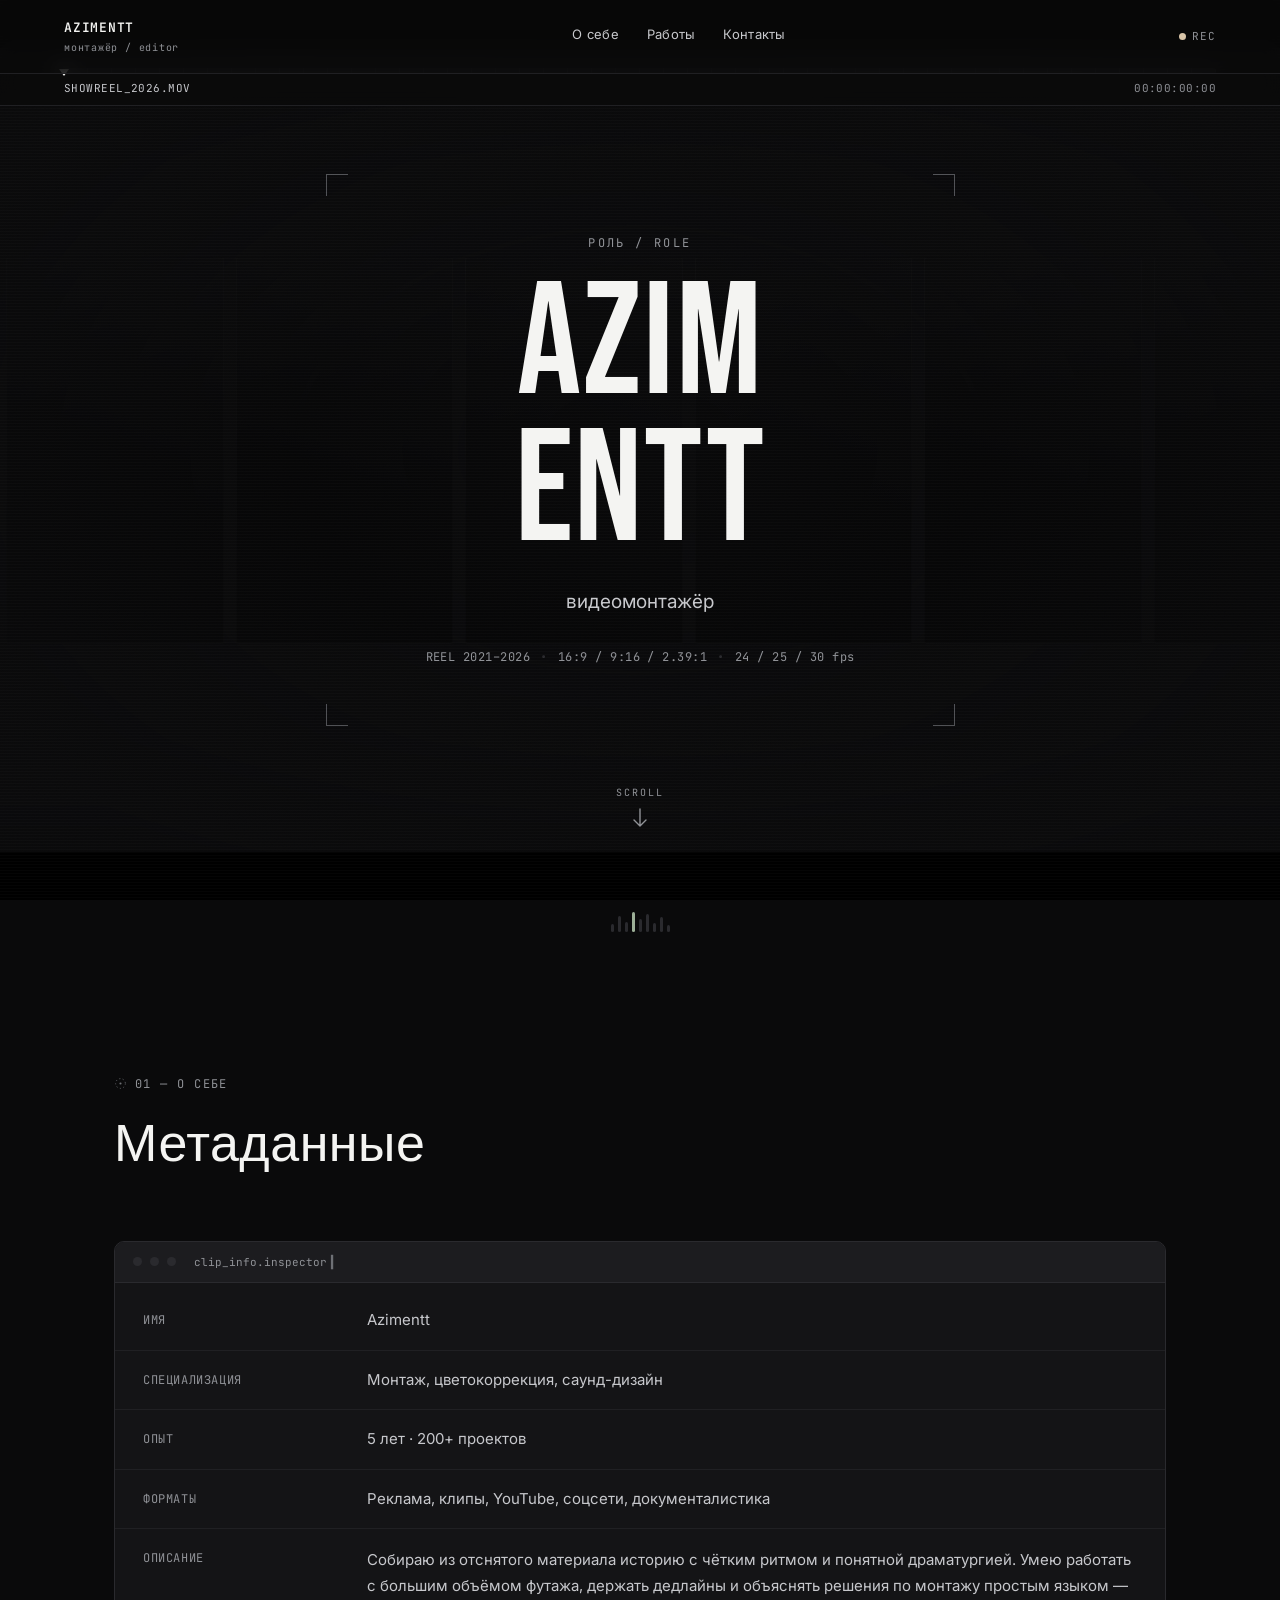
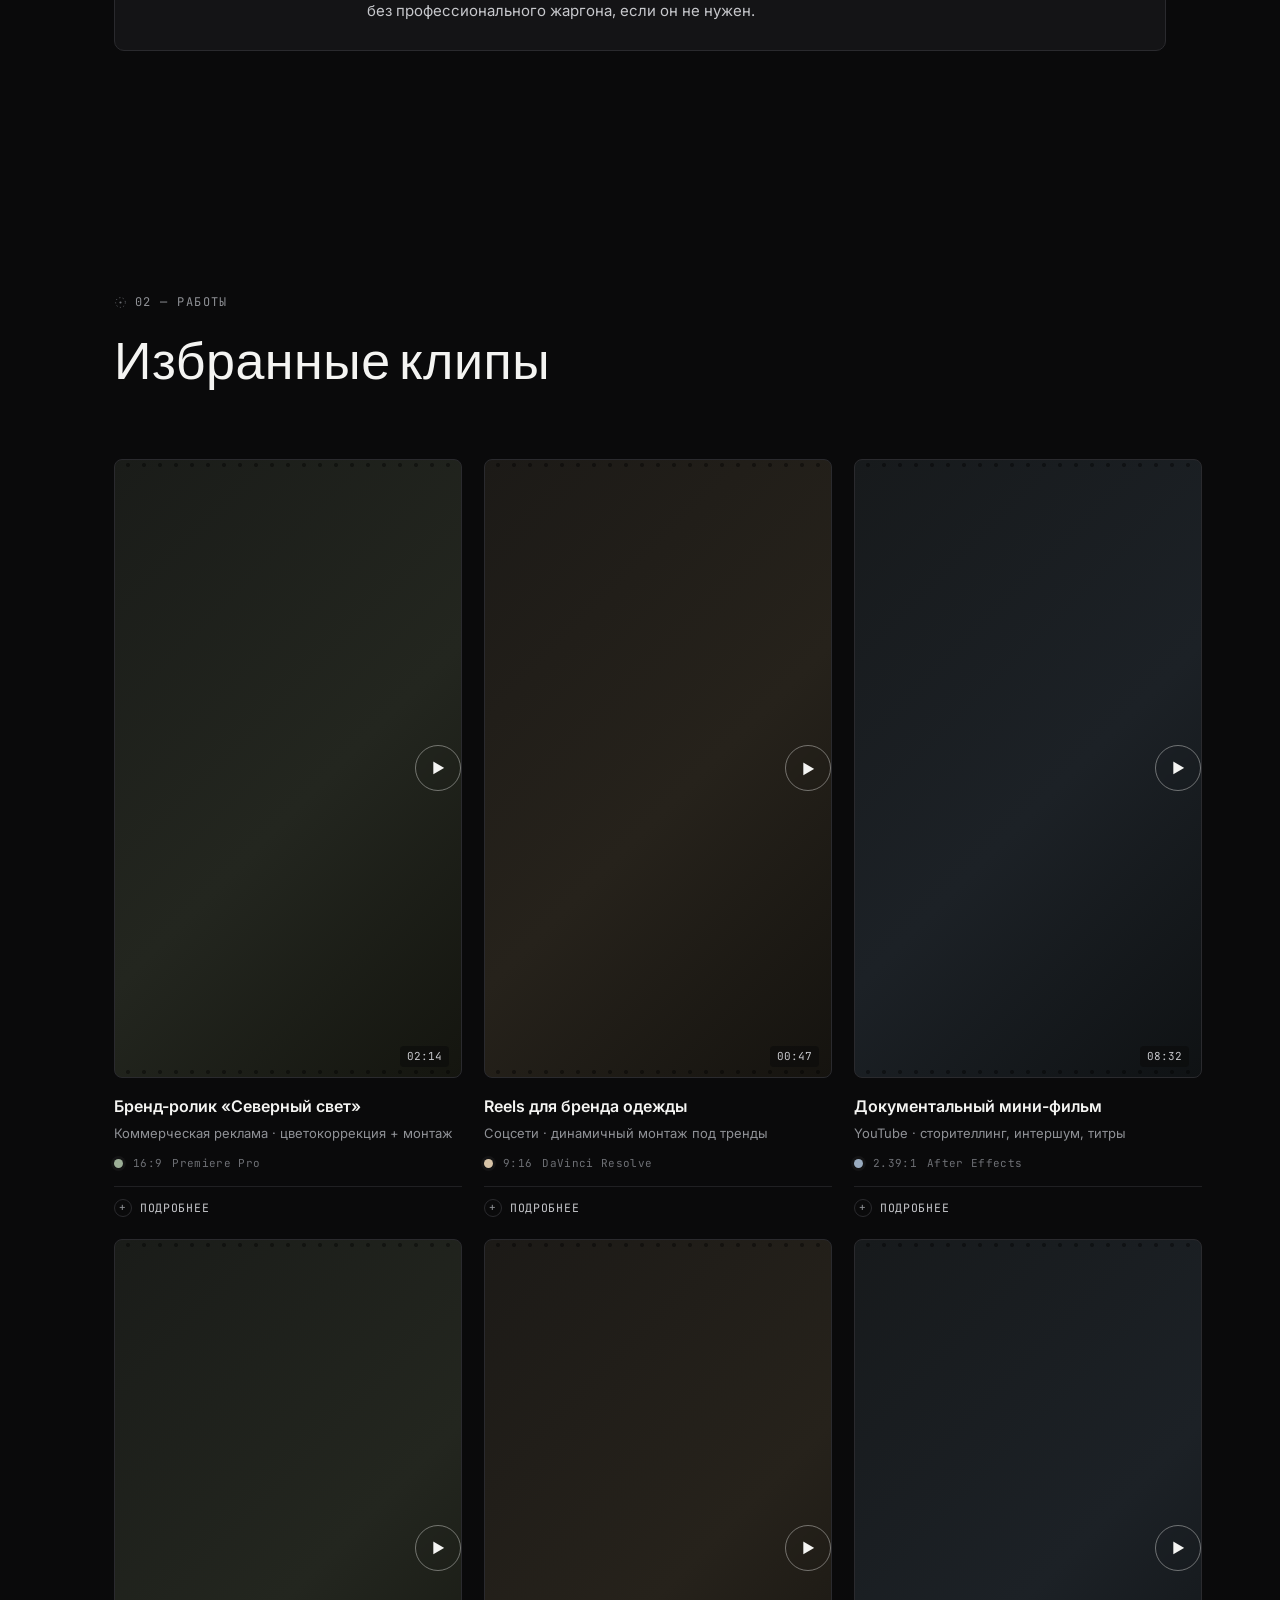
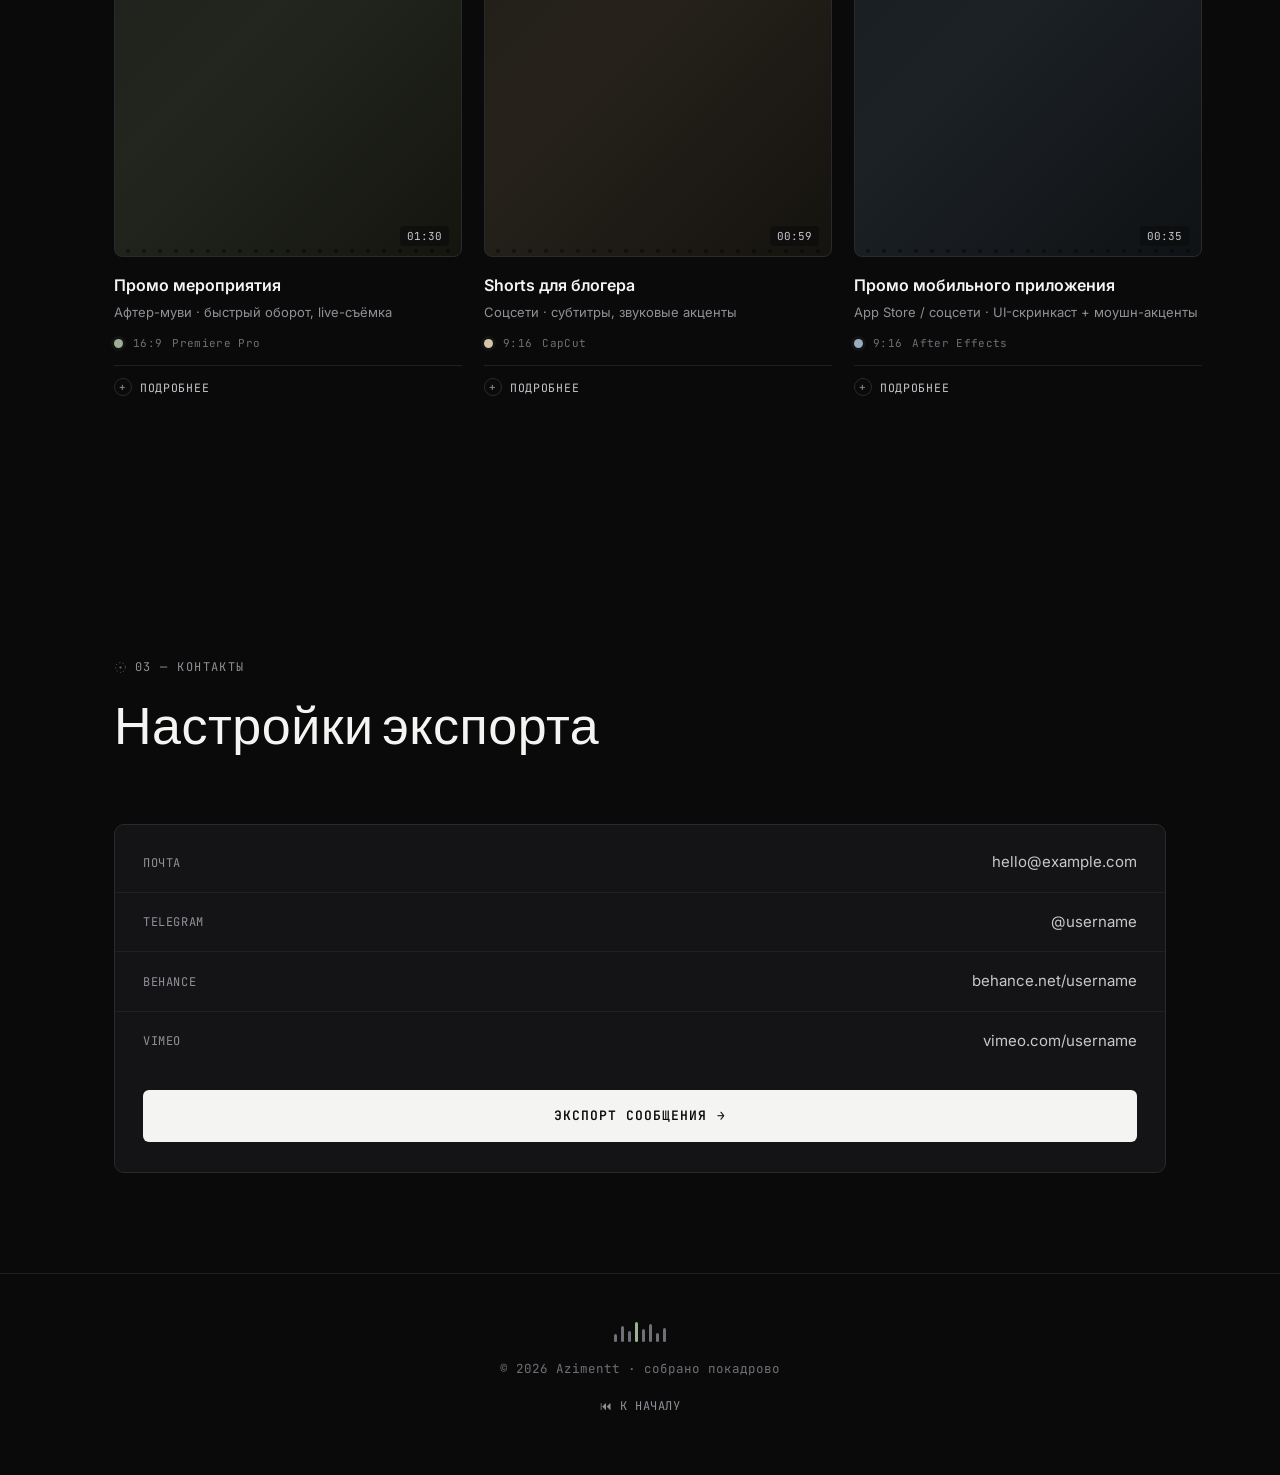
==== commit 0a106405: "Update index.html" ====
--- a/index.html
+++ b/index.html
@@ -3,7 +3,7 @@
 <head>
 <meta charset="UTF-8">
 <meta name="viewport" content="width=device-width, initial-scale=1.0">
-<title>Иван Фамилия — видеомонтажёр</title>
+<title>Azimentt — видеомонтажёр</title>
 <meta name="description" content="Портфолио видеомонтажёра. Монтаж, цветокоррекция, звук, экспорт под любые площадки.">
 
 <link rel="preconnect" href="https://fonts.googleapis.com">
@@ -19,7 +19,7 @@
 
 <!-- ============ NAV ============ -->
 <header class="nav">
-  <a href="#hero" class="nav-logo">И.&nbsp;ФАМИЛИЯ<span>монтажёр&nbsp;/&nbsp;editor</span></a>
+  <a href="#hero" class="nav-logo">AZIMENTT<span>монтажёр&nbsp;/&nbsp;editor</span></a>
 
   <nav class="nav-links" aria-label="Разделы сайта">
     <a href="#about">О себе</a>
@@ -109,7 +109,7 @@
     <span class="frame-corner br" aria-hidden="true"></span>
 
     <p class="hero-eyebrow">РОЛЬ / ROLE</p>
-    <h1 class="hero-title">ИВАН<br>ФАМИЛИЯ</h1>
+    <h1 class="hero-title">AZIM<br>ENTT</h1>
     <p class="hero-role">видеомонтажёр</p>
 
     <div class="hero-meta">
@@ -150,7 +150,7 @@
     <div class="meta-grid">
       <div class="meta-row">
         <span class="meta-label">Имя</span>
-        <span class="meta-value">Иван Фамилия</span>
+        <span class="meta-value">Azimentt</span>
       </div>
       <div class="meta-row">
         <span class="meta-label">Специализация</span>
@@ -191,6 +191,7 @@
     <article class="clip-card reveal" style="--grade:#9CAF97">
       <div class="clip-thumb clip-thumb--a">
         <span class="clip-perf" aria-hidden="true"></span>
+        <video class="clip-video" preload="none" playsinline data-src="https://cdn.jsdelivr.net/gh/ВАШ-ЛОГИН/ВАШ-РЕПОЗИТОРИЙ@main/videos/clip-01.mp4"></video>
         <button class="clip-play" aria-label="Воспроизвести">▶</button>
         <span class="clip-duration">02:14</span>
       </div>
@@ -211,6 +212,7 @@
     <article class="clip-card reveal" style="--grade:#D8C4A8">
       <div class="clip-thumb clip-thumb--b">
         <span class="clip-perf" aria-hidden="true"></span>
+        <video class="clip-video" preload="none" playsinline data-src="https://cdn.jsdelivr.net/gh/ВАШ-ЛОГИН/ВАШ-РЕПОЗИТОРИЙ@main/videos/clip-02.mp4"></video>
         <button class="clip-play" aria-label="Воспроизвести">▶</button>
         <span class="clip-duration">00:47</span>
       </div>
@@ -231,6 +233,7 @@
     <article class="clip-card reveal" style="--grade:#9AACC0">
       <div class="clip-thumb clip-thumb--c">
         <span class="clip-perf" aria-hidden="true"></span>
+        <video class="clip-video" preload="none" playsinline data-src="https://cdn.jsdelivr.net/gh/ВАШ-ЛОГИН/ВАШ-РЕПОЗИТОРИЙ@main/videos/clip-03.mp4"></video>
         <button class="clip-play" aria-label="Воспроизвести">▶</button>
         <span class="clip-duration">08:32</span>
       </div>
@@ -251,6 +254,7 @@
     <article class="clip-card reveal" style="--grade:#B7A8C9">
       <div class="clip-thumb clip-thumb--d">
         <span class="clip-perf" aria-hidden="true"></span>
+        <video class="clip-video" preload="none" playsinline data-src="https://cdn.jsdelivr.net/gh/ВАШ-ЛОГИН/ВАШ-РЕПОЗИТОРИЙ@main/videos/clip-04.mp4"></video>
         <button class="clip-play" aria-label="Воспроизвести">▶</button>
         <span class="clip-duration">03:05</span>
       </div>
@@ -271,6 +275,7 @@
     <article class="clip-card reveal" style="--grade:#9CAF97">
       <div class="clip-thumb clip-thumb--a">
         <span class="clip-perf" aria-hidden="true"></span>
+        <video class="clip-video" preload="none" playsinline data-src="https://cdn.jsdelivr.net/gh/ВАШ-ЛОГИН/ВАШ-РЕПОЗИТОРИЙ@main/videos/clip-05.mp4"></video>
         <button class="clip-play" aria-label="Воспроизвести">▶</button>
         <span class="clip-duration">01:30</span>
       </div>
@@ -291,6 +296,7 @@
     <article class="clip-card reveal" style="--grade:#D8C4A8">
       <div class="clip-thumb clip-thumb--b">
         <span class="clip-perf" aria-hidden="true"></span>
+        <video class="clip-video" preload="none" playsinline data-src="https://cdn.jsdelivr.net/gh/ВАШ-ЛОГИН/ВАШ-РЕПОЗИТОРИЙ@main/videos/clip-06.mp4"></video>
         <button class="clip-play" aria-label="Воспроизвести">▶</button>
         <span class="clip-duration">00:59</span>
       </div>
@@ -311,6 +317,7 @@
     <article class="clip-card reveal" style="--grade:#9AACC0">
       <div class="clip-thumb clip-thumb--c">
         <span class="clip-perf" aria-hidden="true"></span>
+        <video class="clip-video" preload="none" playsinline data-src="https://cdn.jsdelivr.net/gh/ВАШ-ЛОГИН/ВАШ-РЕПОЗИТОРИЙ@main/videos/clip-07.mp4"></video>
         <button class="clip-play" aria-label="Воспроизвести">▶</button>
         <span class="clip-duration">00:35</span>
       </div>
@@ -331,6 +338,7 @@
     <article class="clip-card reveal" style="--grade:#D8C4A8">
       <div class="clip-thumb clip-thumb--d">
         <span class="clip-perf" aria-hidden="true"></span>
+        <video class="clip-video" preload="none" playsinline data-src="https://cdn.jsdelivr.net/gh/ВАШ-ЛОГИН/ВАШ-РЕПОЗИТОРИЙ@main/videos/clip-08.mp4"></video>
         <button class="clip-play" aria-label="Воспроизвести">▶</button>
         <span class="clip-duration">04:12</span>
       </div>
@@ -398,7 +406,7 @@
     <span></span><span></span><span></span><span></span><span></span><span></span><span></span><span></span>
   </div>
 
-  <p class="footer-text">© 2026 Иван Фамилия · собрано покадрово</p>
+  <p class="footer-text">© 2026 Azimentt · собрано покадрово</p>
 
   <a href="#hero" class="footer-back">⏮ К НАЧАЛУ</a>
 </footer>
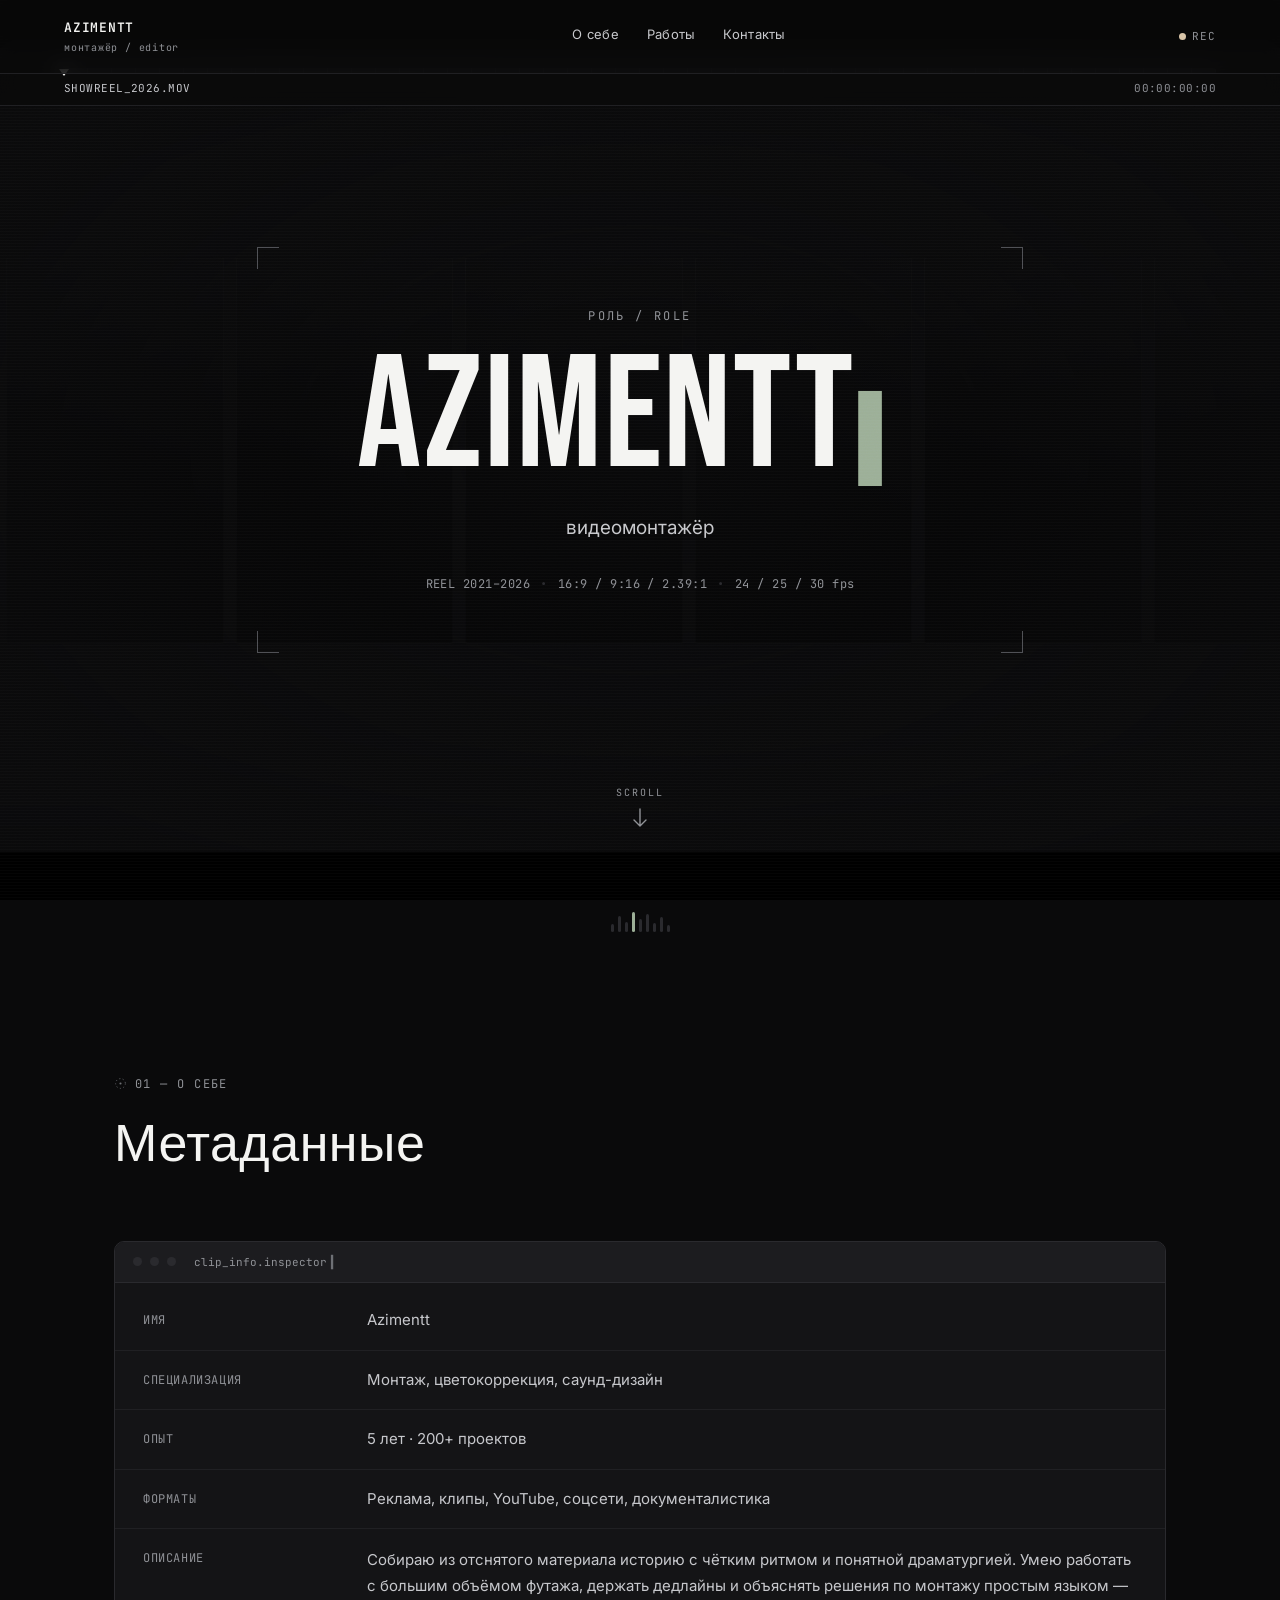
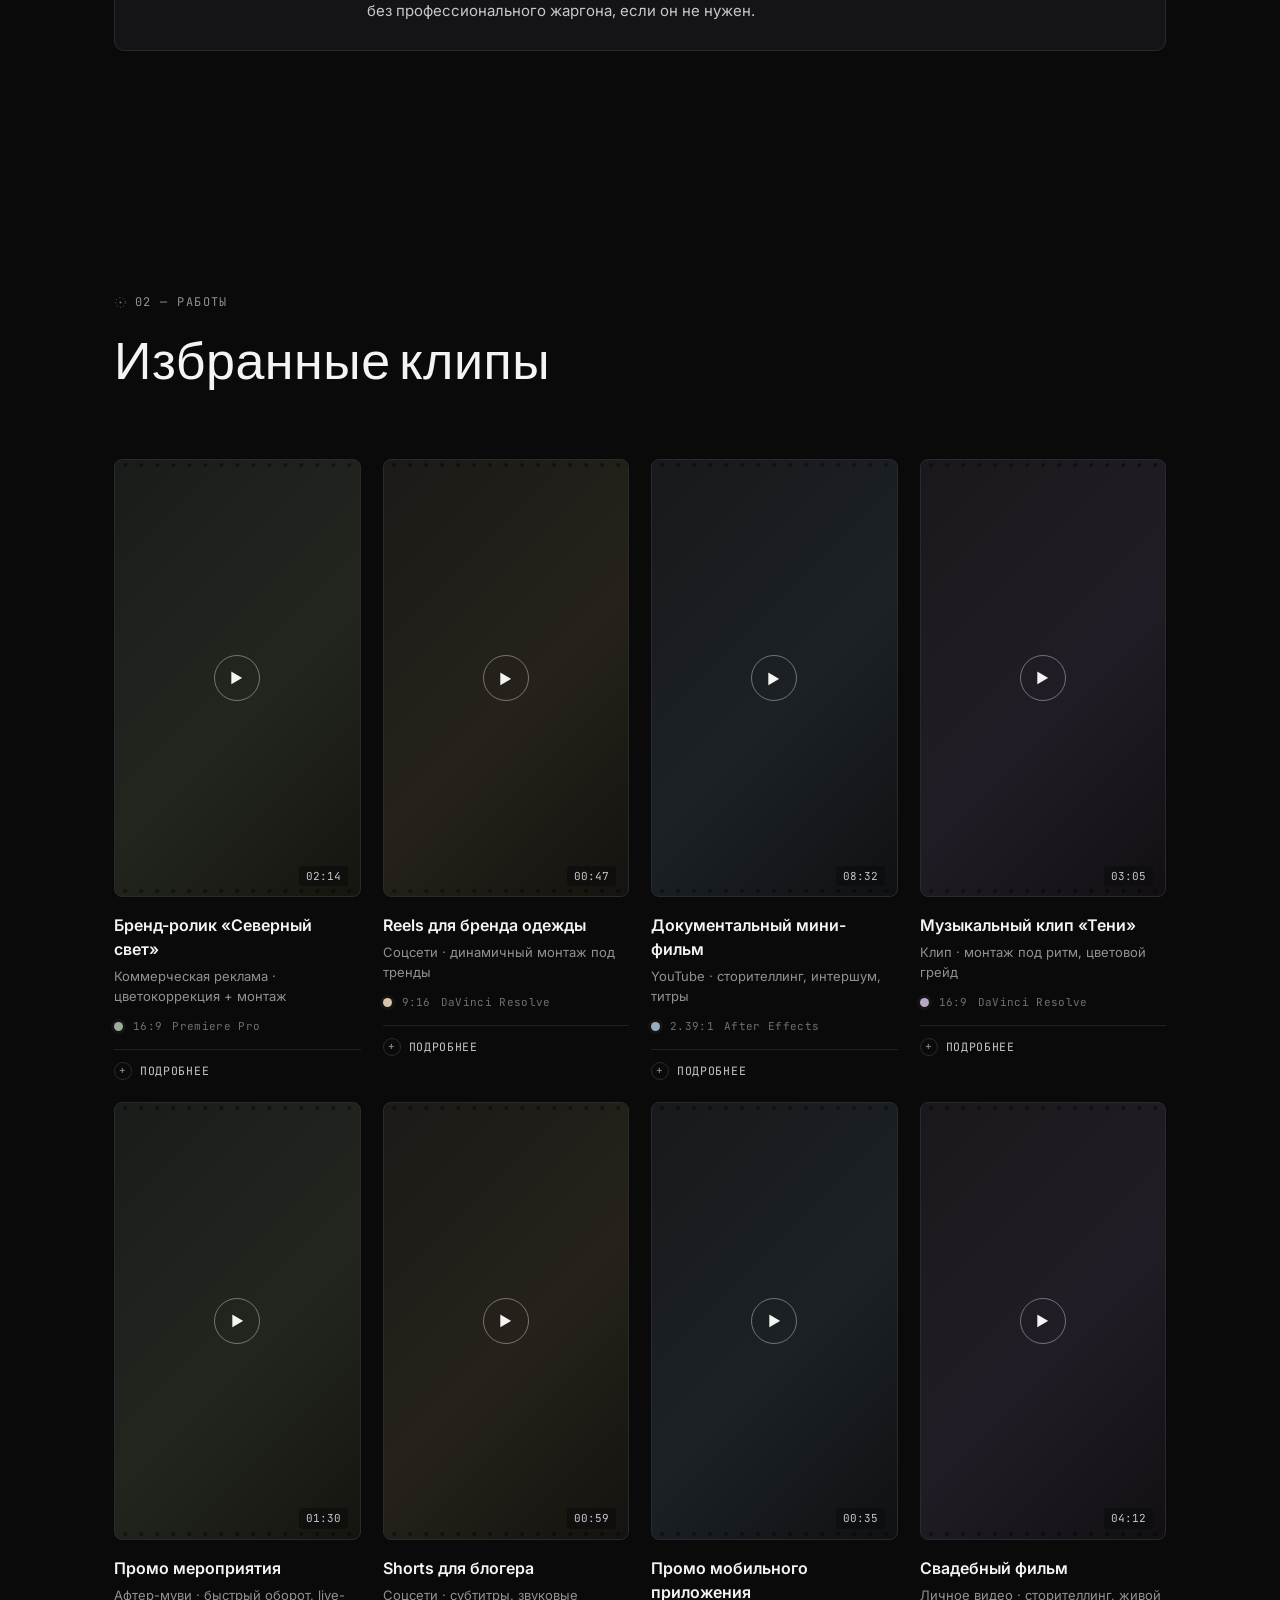
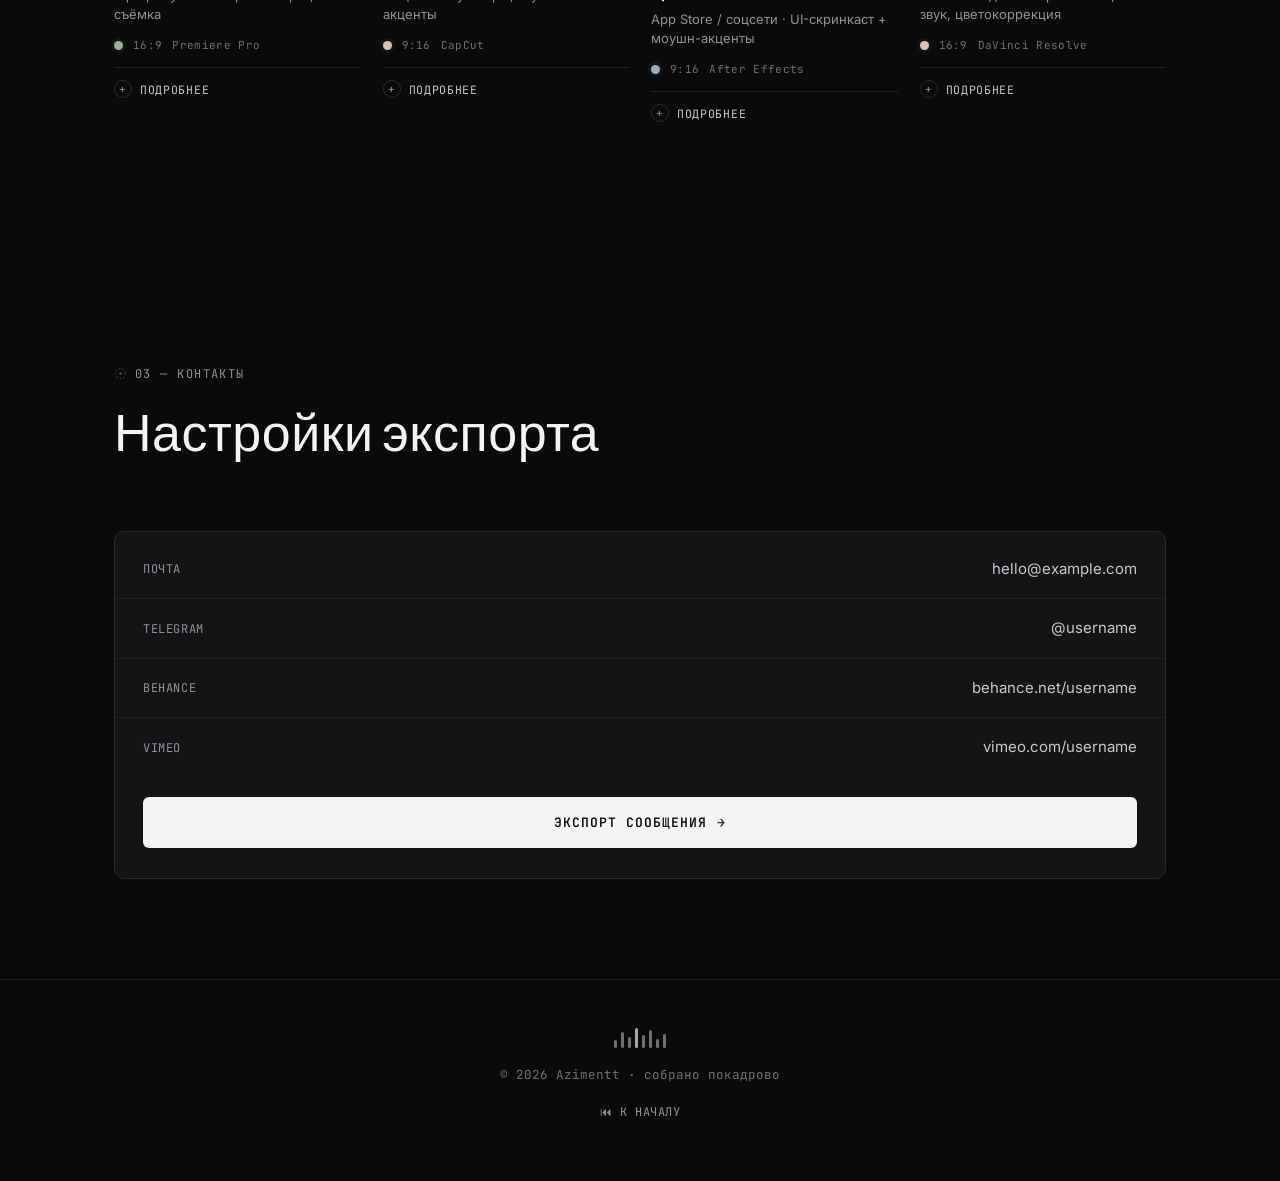
==== commit c3db6235: "Update index.html" ====
--- a/index.html
+++ b/index.html
@@ -109,7 +109,7 @@
     <span class="frame-corner br" aria-hidden="true"></span>
 
     <p class="hero-eyebrow">РОЛЬ / ROLE</p>
-    <h1 class="hero-title">AZIM<br>ENTT</h1>
+    <h1 class="hero-title">AZIMENTT</h1>
     <p class="hero-role">видеомонтажёр</p>
 
     <div class="hero-meta">
--- a/style.css
+++ b/style.css
@@ -293,6 +293,11 @@
   font-size: clamp(64px, 14vw, 160px); line-height: 0.92;
   letter-spacing: 0.01em; color: var(--white);
 }
+.hero-title::after{
+  content: '▍'; display: inline-block; margin-left: 0.06em;
+  font-size: 0.5em; color: var(--sage); vertical-align: baseline;
+  animation: cursorBlink 1.1s steps(1) infinite;
+}
 .hero-role{
   margin-top: 22px; font-size: clamp(15px, 2vw, 19px);
   color: var(--grey-lt); font-weight: 400;
@@ -375,17 +380,32 @@
   content: ''; position: absolute; bottom: 0; left: 0; right: 0; height: 10px; z-index: 1;
   background-image: radial-gradient(circle, rgba(0,0,0,0.65) 2px, transparent 2.2px);
   background-size: 16px 10px; background-repeat: repeat-x; background-position: center;
-  opacity: 0.6;
-}
+  opacity: 0.6; transition: opacity 0.2s ease;
+}
+.clip-thumb.is-active::after{ opacity: 0; }
 .clip-play{
   width: 46px; height: 46px; border-radius: 50%;
   border: 1px solid rgba(244,244,242,0.4);
   color: var(--white); font-size: 14px;
   display: flex; align-items: center; justify-content: center;
   backdrop-filter: blur(2px);
-  transition: transform 0.25s ease, background 0.25s ease;
+  transition: transform 0.25s ease, background 0.25s ease, opacity 0.2s ease;
+  z-index: 2;
 }
 .clip-card:hover .clip-play{ transform: scale(1.08); background: rgba(244,244,242,0.08); }
+
+/* Реальное видео карточки — грузится и проигрывается только по клику
+   на .clip-play (preload="none"), чтобы не тянуть тяжёлые файлы всем
+   подряд при открытии страницы. */
+.clip-video{
+  position: absolute; inset: 0; width: 100%; height: 100%;
+  object-fit: cover; display: none; background: #000; z-index: 0;
+}
+.clip-thumb.is-loading .clip-play{ opacity: 0.35; pointer-events: none; }
+.clip-thumb.is-active .clip-video{ display: block; }
+.clip-thumb.is-active .clip-play,
+.clip-thumb.is-active .clip-perf,
+.clip-thumb.is-active .clip-duration{ opacity: 0; pointer-events: none; }
 .clip-duration{
   position: absolute; bottom: 10px; right: 12px;
   font-family: var(--font-mono); font-size: 11px; color: var(--grey-lt);
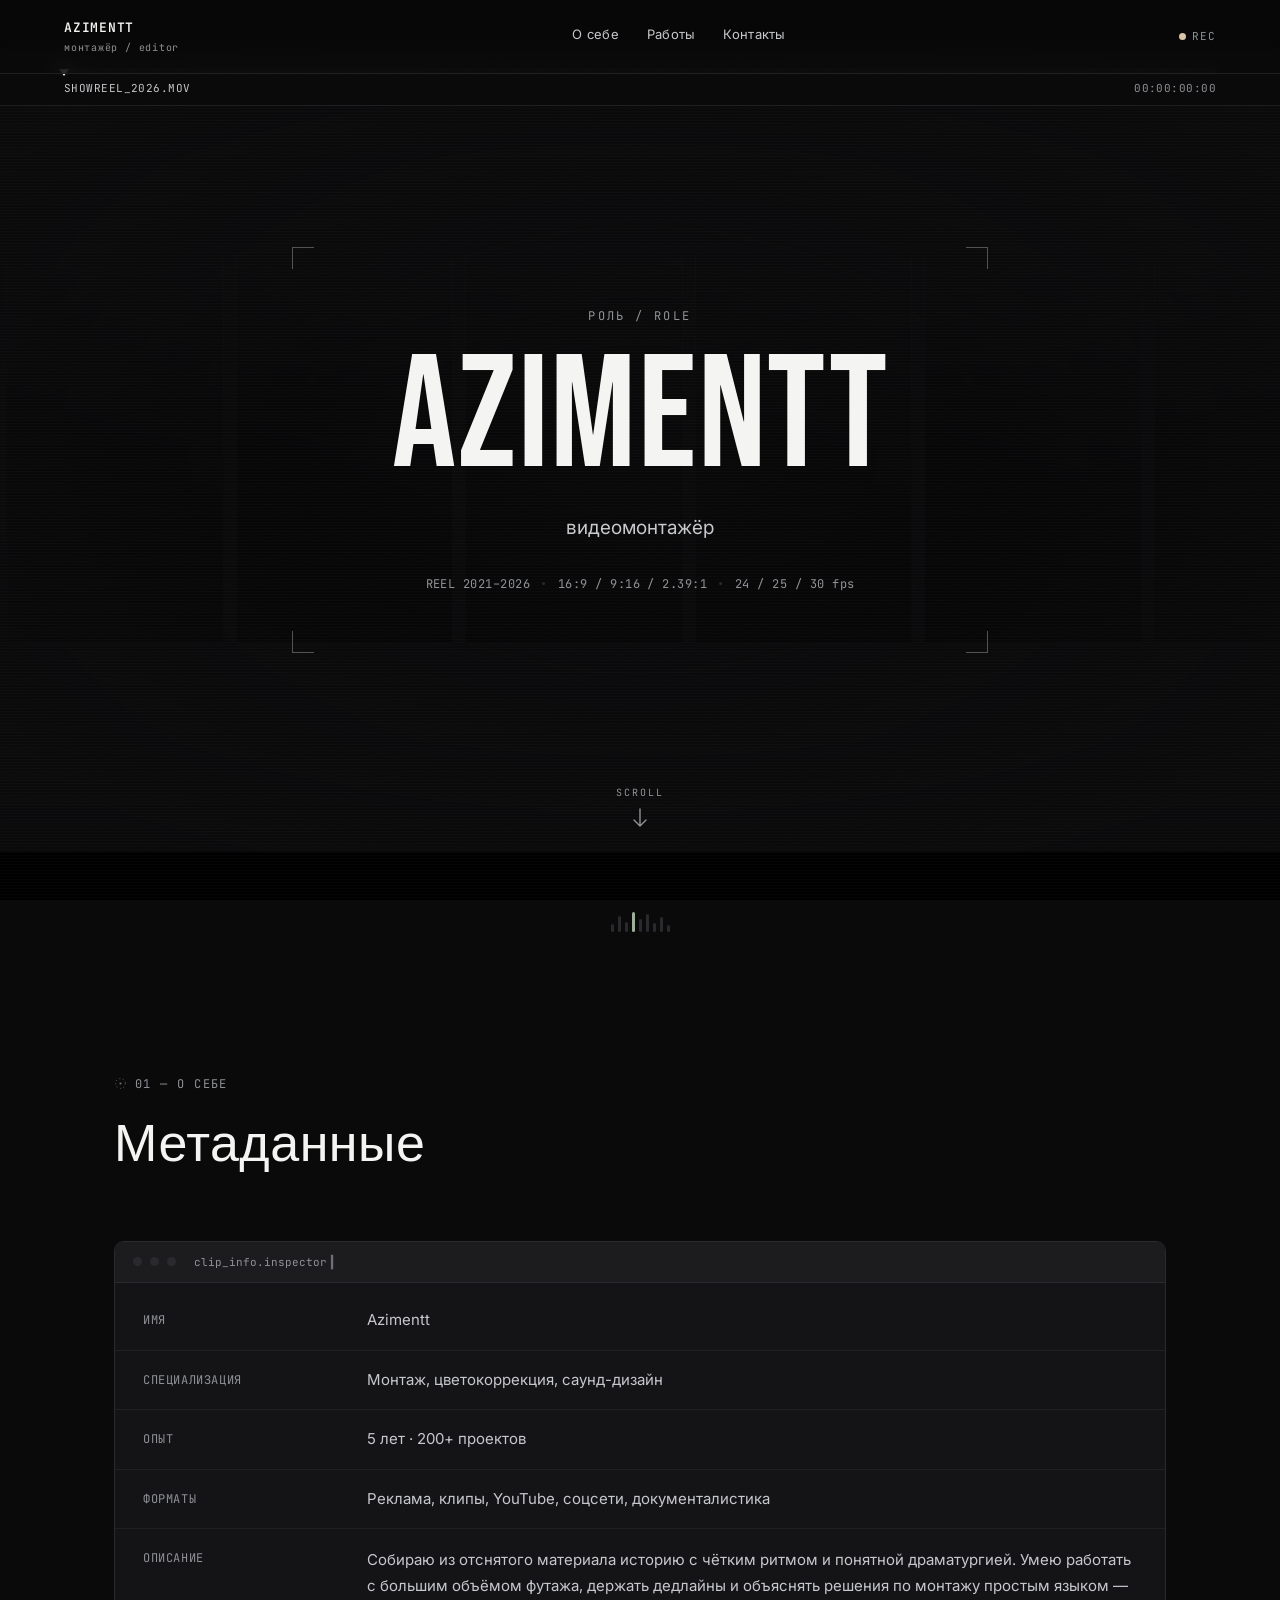
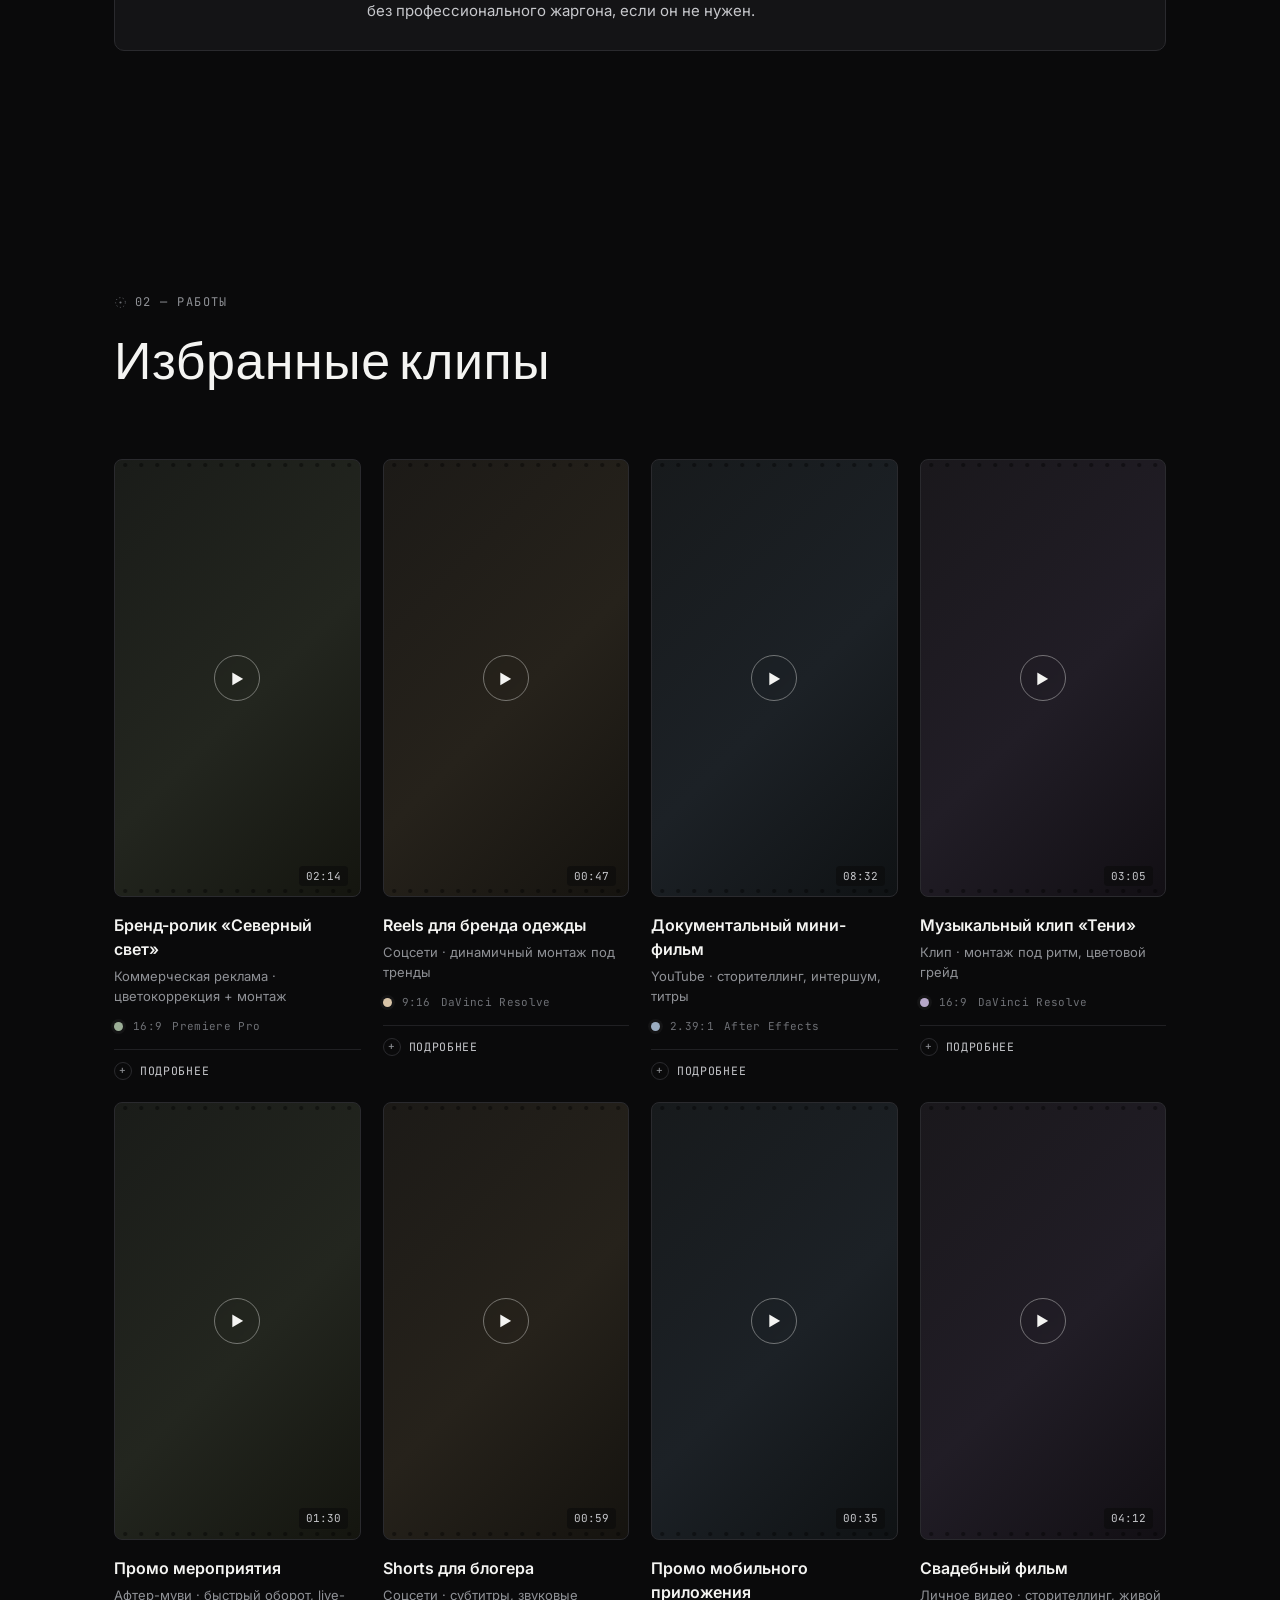
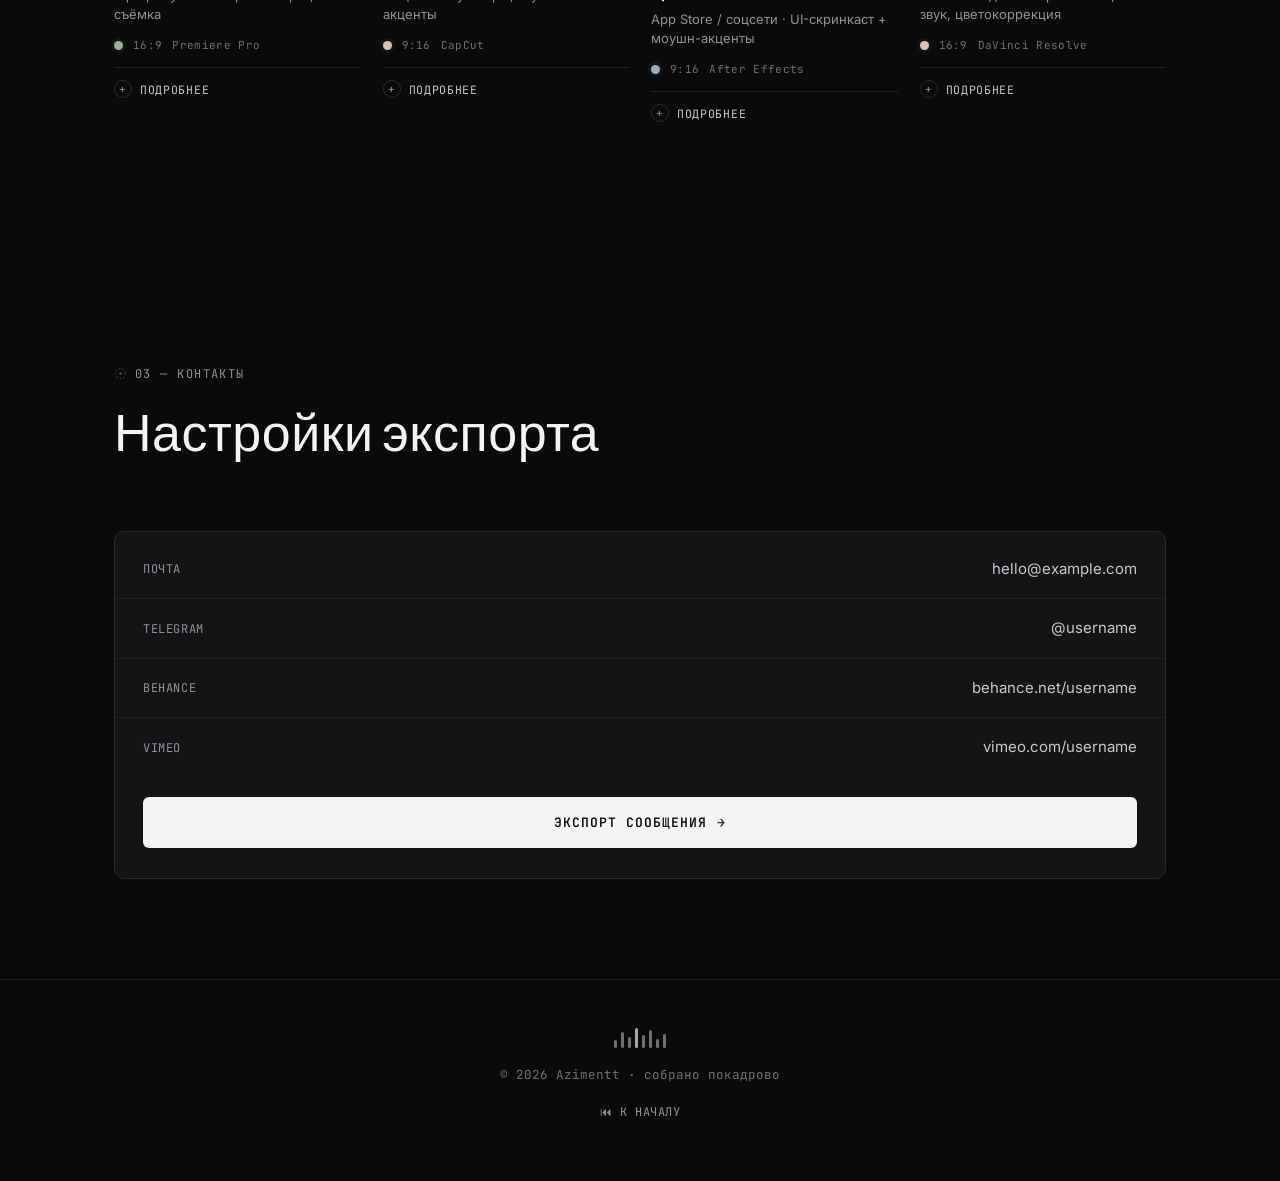
==== commit 1c4a0c7c: "Update index.html" ====
--- a/index.html
+++ b/index.html
@@ -78,25 +78,25 @@
   <div class="hero-reel" aria-hidden="true">
     <div class="hero-reel-sprockets sprockets-top"></div>
     <div class="hero-reel-track">
-      <div class="reel-item"><video data-src="videos/video1.mp4" muted loop playsinline preload="none"></video><img class="reel-gif" data-src="videos/video1.webp" alt="" loading="lazy"></div>
-      <div class="reel-item"><video data-src="videos/video2.mp4" muted loop playsinline preload="none"></video><img class="reel-gif" data-src="videos/video2.webp" alt="" loading="lazy"></div>
-      <div class="reel-item"><video data-src="videos/video3.mp4" muted loop playsinline preload="none"></video><img class="reel-gif" data-src="videos/video3.webp" alt="" loading="lazy"></div>
-      <div class="reel-item"><video data-src="videos/video4.mp4" muted loop playsinline preload="none"></video><img class="reel-gif" data-src="videos/video4.webp" alt="" loading="lazy"></div>
-      <div class="reel-item"><video data-src="videos/video5.mp4" muted loop playsinline preload="none"></video><img class="reel-gif" data-src="videos/video5.webp" alt="" loading="lazy"></div>
-      <div class="reel-item"><video data-src="videos/video6.mp4" muted loop playsinline preload="none"></video><img class="reel-gif" data-src="videos/video6.webp" alt="" loading="lazy"></div>
-      <div class="reel-item"><video data-src="videos/video7.mp4" muted loop playsinline preload="none"></video><img class="reel-gif" data-src="videos/video7.webp" alt="" loading="lazy"></div>
-      <div class="reel-item"><video data-src="videos/video3.mp4" muted loop playsinline preload="none"></video><img class="reel-gif" data-src="videos/video3.webp" alt="" loading="lazy"></div>
-      <div class="reel-item"><video data-src="videos/video4.mp4" muted loop playsinline preload="none"></video><img class="reel-gif" data-src="videos/video4.webp" alt="" loading="lazy"></div>
+      <div class="reel-item"><video data-src="videos/video1.mp4" poster="videos/video1.jpeg" muted loop playsinline preload="none"></video><img class="reel-gif" data-src="videos/video1.webp" alt="" loading="lazy"></div>
+      <div class="reel-item"><video data-src="videos/video2.mp4" poster="videos/video2.jpeg" muted loop playsinline preload="none"></video><img class="reel-gif" data-src="videos/video2.webp" alt="" loading="lazy"></div>
+      <div class="reel-item"><video data-src="videos/video3.mp4" poster="videos/video3.jpeg" muted loop playsinline preload="none"></video><img class="reel-gif" data-src="videos/video3.webp" alt="" loading="lazy"></div>
+      <div class="reel-item"><video data-src="videos/video4.mp4" poster="videos/video4.jpeg" muted loop playsinline preload="none"></video><img class="reel-gif" data-src="videos/video4.webp" alt="" loading="lazy"></div>
+      <div class="reel-item"><video data-src="videos/video5.mp4" poster="videos/video5.jpeg" muted loop playsinline preload="none"></video><img class="reel-gif" data-src="videos/video5.webp" alt="" loading="lazy"></div>
+      <div class="reel-item"><video data-src="videos/video6.mp4" poster="videos/video6.jpeg" muted loop playsinline preload="none"></video><img class="reel-gif" data-src="videos/video6.webp" alt="" loading="lazy"></div>
+      <div class="reel-item"><video data-src="videos/video7.mp4" poster="videos/video7.jpeg" muted loop playsinline preload="none"></video><img class="reel-gif" data-src="videos/video7.webp" alt="" loading="lazy"></div>
+      <div class="reel-item"><video data-src="videos/video3.mp4" poster="videos/video3.jpeg" muted loop playsinline preload="none"></video><img class="reel-gif" data-src="videos/video3.webp" alt="" loading="lazy"></div>
+      <div class="reel-item"><video data-src="videos/video4.mp4" poster="videos/video4.jpeg" muted loop playsinline preload="none"></video><img class="reel-gif" data-src="videos/video4.webp" alt="" loading="lazy"></div>
       <!-- дубликат набора для бесшовной петли -->
-      <div class="reel-item"><video data-src="videos/video1.mp4" muted loop playsinline preload="none"></video><img class="reel-gif" data-src="videos/video1.webp" alt="" loading="lazy"></div>
-      <div class="reel-item"><video data-src="videos/video2.mp4" muted loop playsinline preload="none"></video><img class="reel-gif" data-src="videos/video2.webp" alt="" loading="lazy"></div>
-      <div class="reel-item"><video data-src="videos/video3.mp4" muted loop playsinline preload="none"></video><img class="reel-gif" data-src="videos/video3.webp" alt="" loading="lazy"></div>
-      <div class="reel-item"><video data-src="videos/video4.mp4" muted loop playsinline preload="none"></video><img class="reel-gif" data-src="videos/video4.webp" alt="" loading="lazy"></div>
-      <div class="reel-item"><video data-src="videos/video5.mp4" muted loop playsinline preload="none"></video><img class="reel-gif" data-src="videos/video5.webp" alt="" loading="lazy"></div>
-      <div class="reel-item"><video data-src="videos/video6.mp4" muted loop playsinline preload="none"></video><img class="reel-gif" data-src="videos/video6.webp" alt="" loading="lazy"></div>
-      <div class="reel-item"><video data-src="videos/video7.mp4" muted loop playsinline preload="none"></video><img class="reel-gif" data-src="videos/video7.webp" alt="" loading="lazy"></div>
-      <div class="reel-item"><video data-src="videos/video3.mp4" muted loop playsinline preload="none"></video><img class="reel-gif" data-src="videos/video3.webp" alt="" loading="lazy"></div>
-      <div class="reel-item"><video data-src="videos/video4.mp4" muted loop playsinline preload="none"></video><img class="reel-gif" data-src="videos/video4.webp" alt="" loading="lazy"></div>
+      <div class="reel-item"><video data-src="videos/video1.mp4" poster="videos/video1.jpeg" muted loop playsinline preload="none"></video><img class="reel-gif" data-src="videos/video1.webp" alt="" loading="lazy"></div>
+      <div class="reel-item"><video data-src="videos/video2.mp4" poster="videos/video2.jpeg" muted loop playsinline preload="none"></video><img class="reel-gif" data-src="videos/video2.webp" alt="" loading="lazy"></div>
+      <div class="reel-item"><video data-src="videos/video3.mp4" poster="videos/video3.jpeg" muted loop playsinline preload="none"></video><img class="reel-gif" data-src="videos/video3.webp" alt="" loading="lazy"></div>
+      <div class="reel-item"><video data-src="videos/video4.mp4" poster="videos/video4.jpeg" muted loop playsinline preload="none"></video><img class="reel-gif" data-src="videos/video4.webp" alt="" loading="lazy"></div>
+      <div class="reel-item"><video data-src="videos/video5.mp4" poster="videos/video5.jpeg" muted loop playsinline preload="none"></video><img class="reel-gif" data-src="videos/video5.webp" alt="" loading="lazy"></div>
+      <div class="reel-item"><video data-src="videos/video6.mp4" poster="videos/video6.jpeg" muted loop playsinline preload="none"></video><img class="reel-gif" data-src="videos/video6.webp" alt="" loading="lazy"></div>
+      <div class="reel-item"><video data-src="videos/video7.mp4" poster="videos/video7.jpeg" muted loop playsinline preload="none"></video><img class="reel-gif" data-src="videos/video7.webp" alt="" loading="lazy"></div>
+      <div class="reel-item"><video data-src="videos/video3.mp4" poster="videos/video3.jpeg" muted loop playsinline preload="none"></video><img class="reel-gif" data-src="videos/video3.webp" alt="" loading="lazy"></div>
+      <div class="reel-item"><video data-src="videos/video4.mp4" poster="videos/video4.jpeg" muted loop playsinline preload="none"></video><img class="reel-gif" data-src="videos/video4.webp" alt="" loading="lazy"></div>
     </div>
     <div class="hero-reel-sprockets sprockets-bottom"></div>
     <div class="hero-reel-fade"></div>
--- a/style.css
+++ b/style.css
@@ -290,13 +290,9 @@
 }
 .hero-title{
   font-family: var(--font-display); font-weight: 400;
-  font-size: clamp(64px, 14vw, 160px); line-height: 0.92;
+  font-size: clamp(44px, 14vw, 160px); line-height: 0.92;
   letter-spacing: 0.01em; color: var(--white);
-}
-.hero-title::after{
-  content: '▍'; display: inline-block; margin-left: 0.06em;
-  font-size: 0.5em; color: var(--sage); vertical-align: baseline;
-  animation: cursorBlink 1.1s steps(1) infinite;
+  white-space: nowrap;
 }
 .hero-role{
   margin-top: 22px; font-size: clamp(15px, 2vw, 19px);
@@ -358,12 +354,22 @@
 =================================================================== */
 .reel-grid{
   display: grid; grid-template-columns: repeat(4, 1fr); gap: 22px;
-}
-.clip-card{ display: flex; flex-direction: column; }
+  align-items: start;
+}
+.clip-card{
+  display: flex; flex-direction: column;
+  min-width: 0; width: 100%;
+}
 .clip-thumb{
-  position: relative; aspect-ratio: 9/16; border-radius: 8px; overflow: hidden;
+  position: relative; width: 100%; aspect-ratio: 9/16; border-radius: 8px; overflow: hidden;
   border: 1px solid var(--line);
   display: flex; align-items: center; justify-content: center;
+  transition: transform 0.25s ease, border-color 0.25s ease, box-shadow 0.25s ease;
+}
+.clip-card:hover .clip-thumb{
+  transform: translateY(-3px);
+  border-color: var(--grey-dim);
+  box-shadow: 0 14px 30px rgba(0,0,0,0.45);
 }
 .clip-thumb--a{ background: linear-gradient(135deg, #1a1c19 0%, #23261f 55%, #14150f 100%); }
 .clip-thumb--b{ background: linear-gradient(135deg, #1c1a17 0%, #26221b 55%, #15130f 100%); }
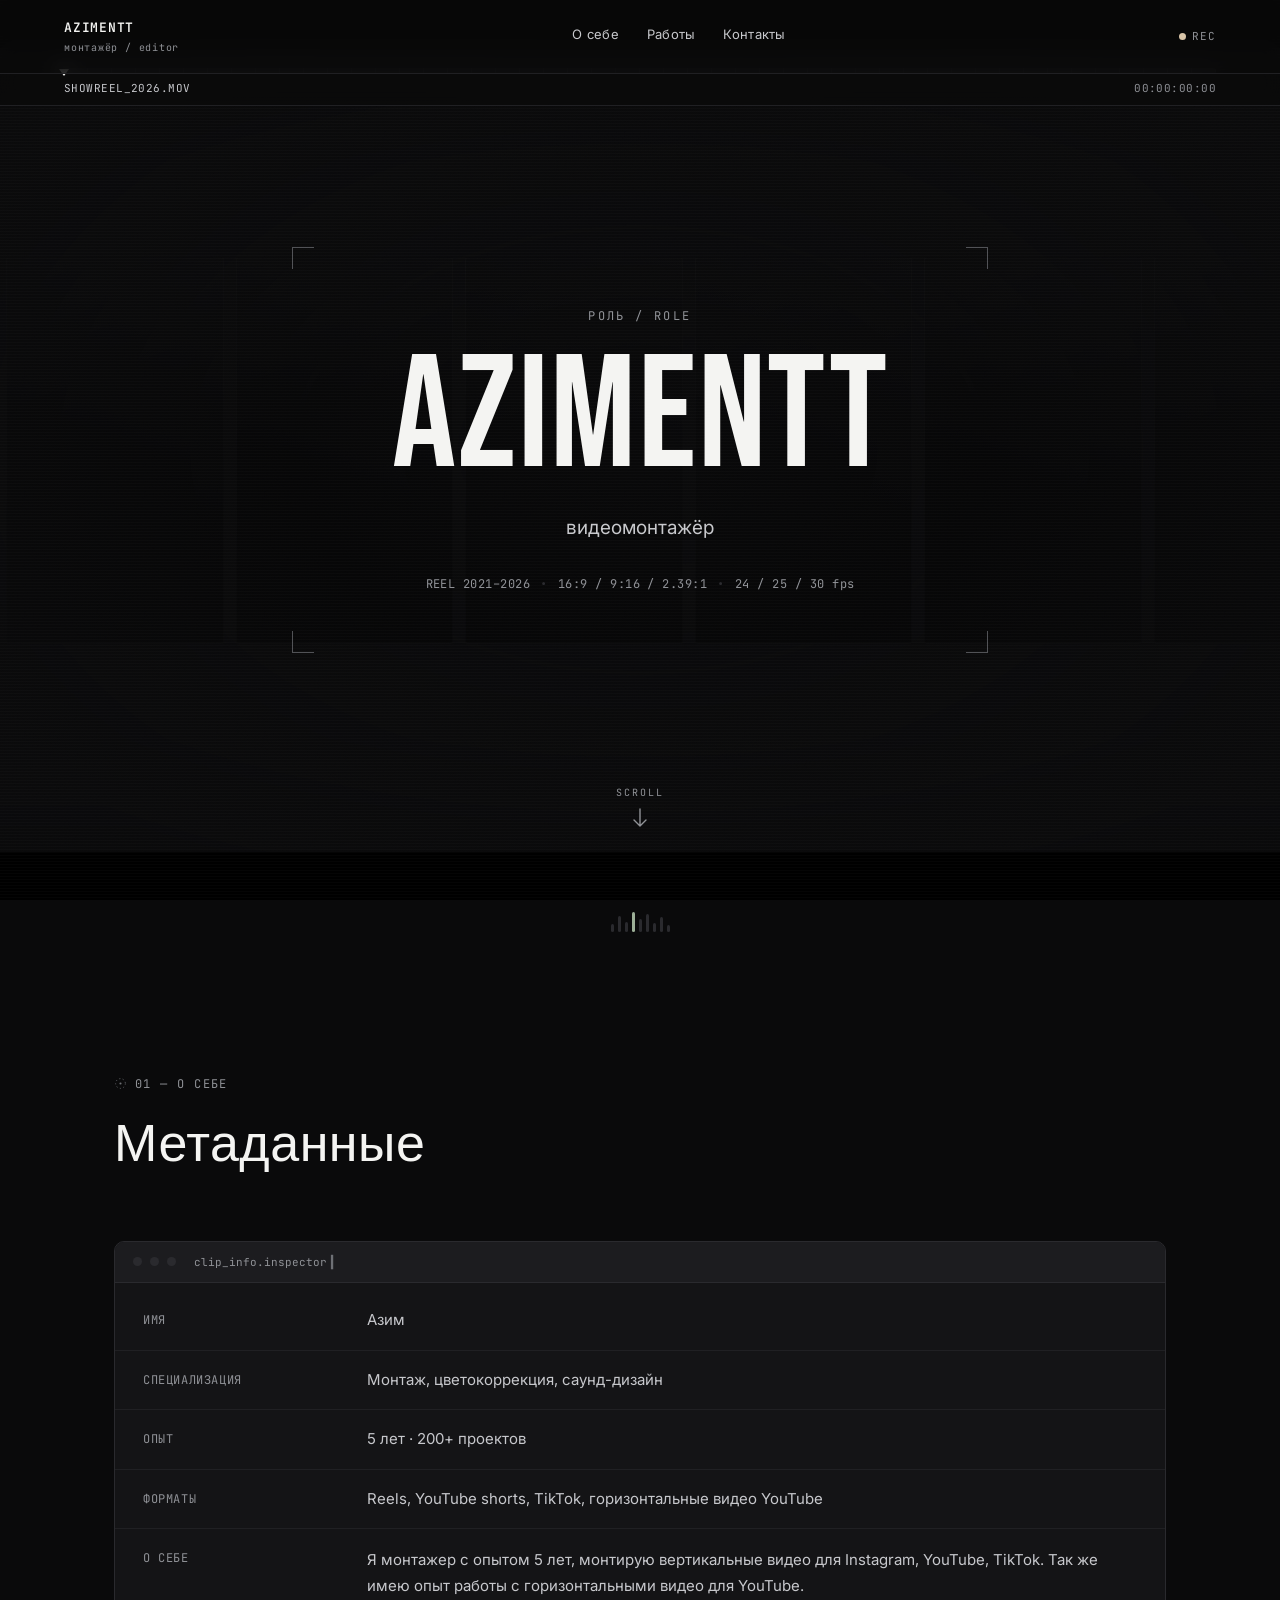
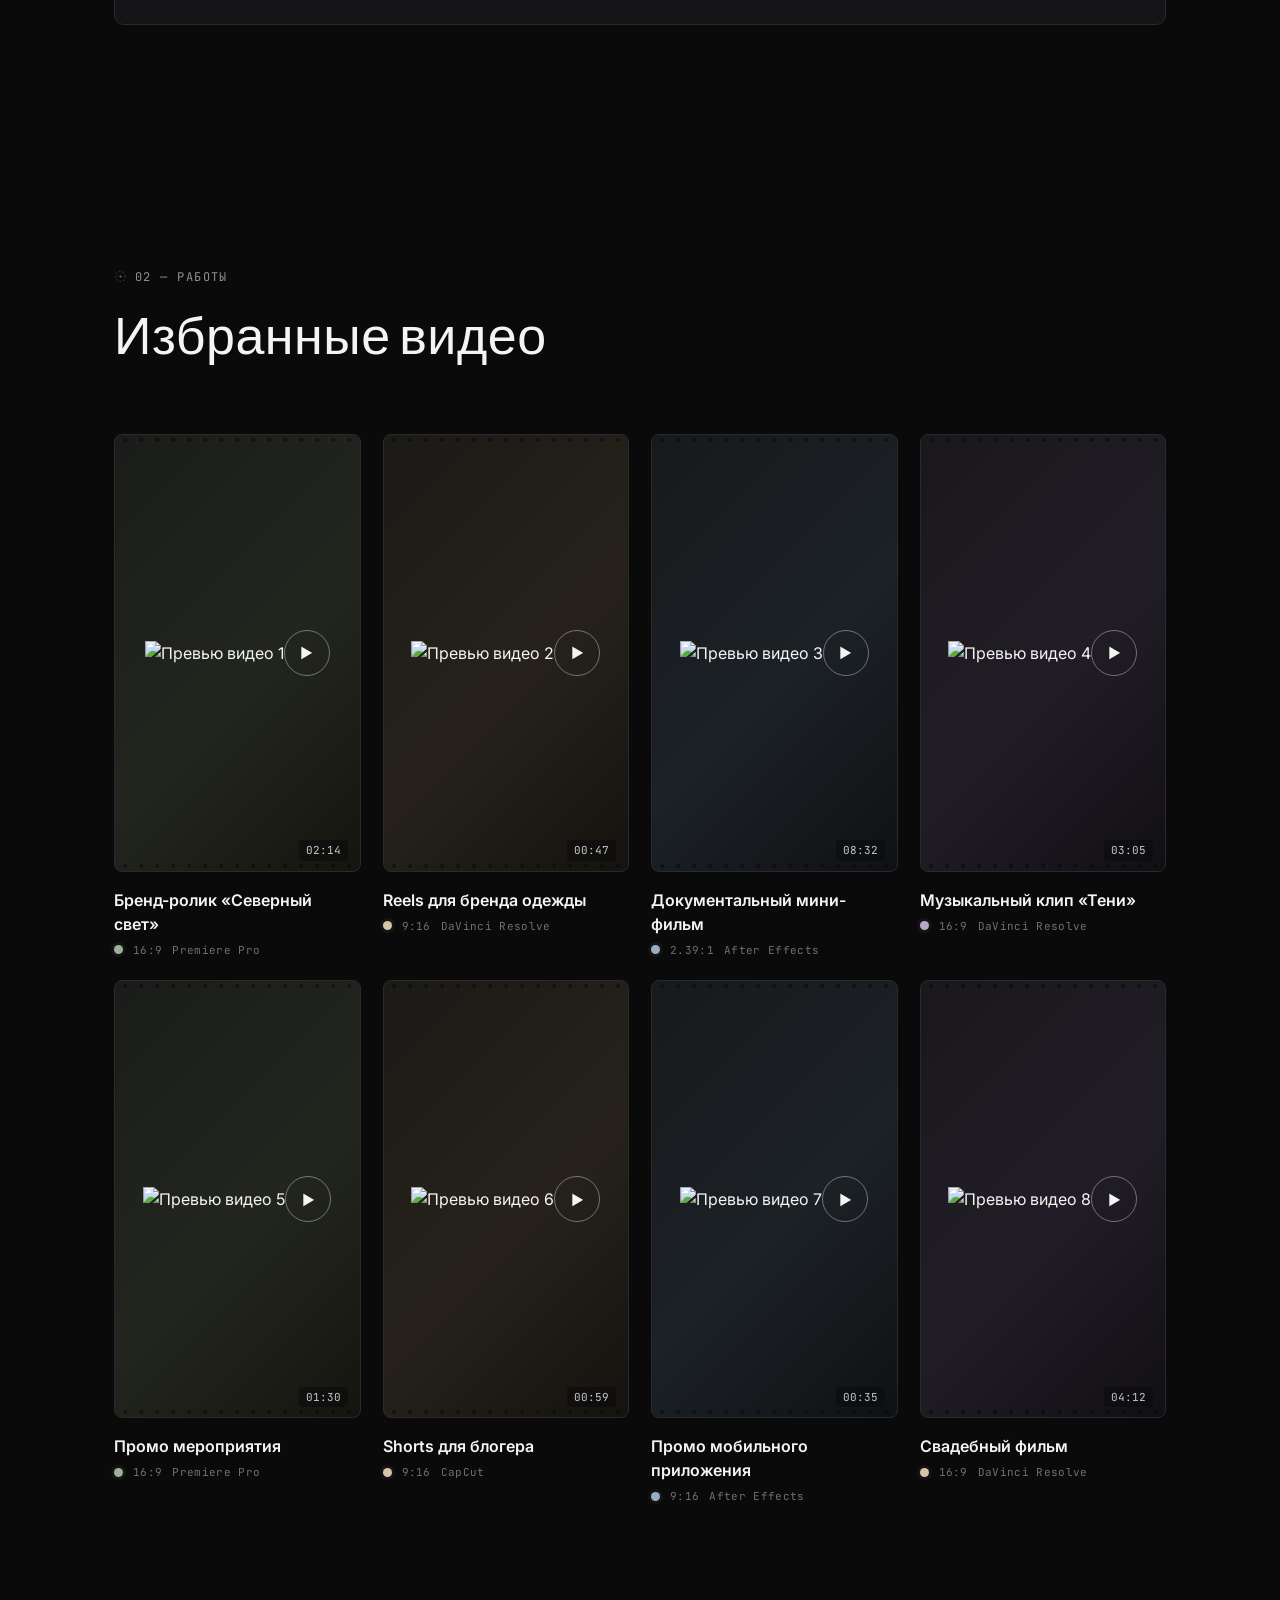
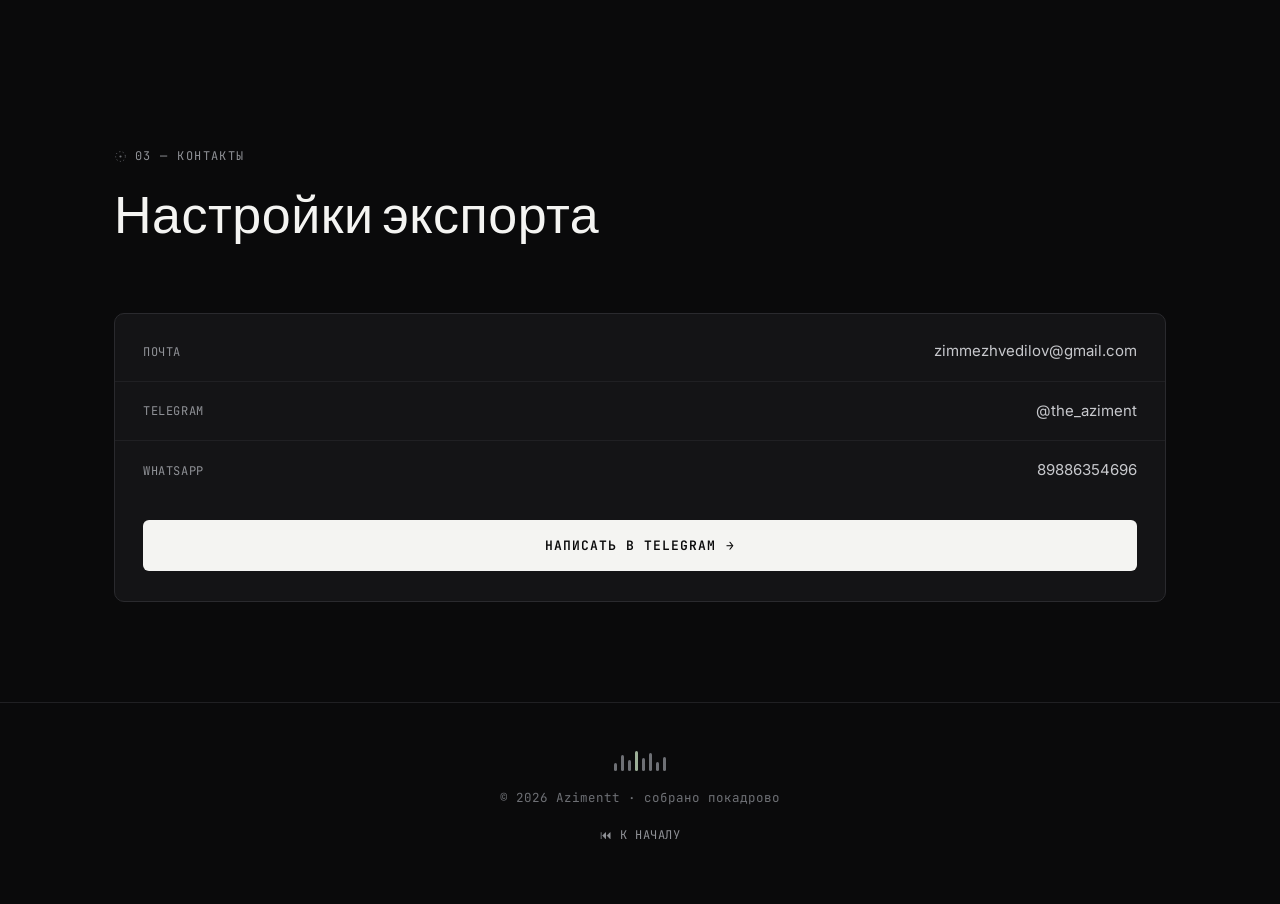
==== commit 13d14178: "Update index.html" ====
--- a/index.html
+++ b/index.html
@@ -36,7 +36,7 @@
   </button>
 </header>
 
-<!-- ============ TIMELINE SCRUBBER (signature element) ============ -->
+<!-- ============ TIMELINE SCRUBBER ============ -->
 <div class="timeline-bar" aria-hidden="true">
   <div class="timeline-track" id="timelineTrack">
     <div class="timeline-progress" id="timelineProgress"></div>
@@ -55,26 +55,6 @@
   <div class="letterbox letterbox-top"></div>
   <div class="letterbox letterbox-bottom"></div>
 
-  <!--
-    Фоновая карусель — «катушка плёнки» из вертикальных видео.
-    На каждый кадр — два медиа-элемента:
-      <video data-src="videos/clip-01.mp4" poster="videos/poster-01.jpg" ...></video>
-      <img class="reel-gif" data-src="videos/clip-01.webp" alt="">
-    - data-src на <video> — полноценный ролик для больших экранов.
-    - data-src на <img class="reel-gif"> — короткая зацикленная анимация
-      (лучше всего — animated WebP, он ощутимо легче GIF при том же виде;
-      GIF тоже подойдёт, просто весит больше). Именно эта картинка
-      показывается на телефонах — так кадр всё равно "живой", но без
-      декодирования видео.
-    Список ниже дублирован (2 набора по 9) для бесшовной прокрутки —
-    заполняйте оба набора одинаково, по порядку, для обоих медиа-элементов.
-
-    Как это переключается: script.js сам решает, что показывать.
-    На экранах шире 860px — включается <video> (data-src). На телефонах —
-    <video> не грузится вовсе, вместо него подставляется <img class="reel-gif">
-    (data-src). Статичный poster у <video> — это просто "заглушка до загрузки"
-    на десктопе, на анимацию он не влияет.
-  -->
   <div class="hero-reel" aria-hidden="true">
     <div class="hero-reel-sprockets sprockets-top"></div>
     <div class="hero-reel-track">
@@ -150,7 +130,7 @@
     <div class="meta-grid">
       <div class="meta-row">
         <span class="meta-label">Имя</span>
-        <span class="meta-value">Azimentt</span>
+        <span class="meta-value">Азим</span>
       </div>
       <div class="meta-row">
         <span class="meta-label">Специализация</span>
@@ -162,14 +142,12 @@
       </div>
       <div class="meta-row">
         <span class="meta-label">Форматы</span>
-        <span class="meta-value">Реклама, клипы, YouTube, соцсети, документалистика</span>
+        <span class="meta-value">Reels, YouTube shorts, TikTok, горизонтальные видео YouTube</span>
       </div>
       <div class="meta-row meta-row-wide">
-        <span class="meta-label">Описание</span>
+        <span class="meta-label">О себе</span>
         <span class="meta-value">
-          Собираю из отснятого материала историю с чётким ритмом и понятной драматургией.
-          Умею работать с большим объёмом футажа, держать дедлайны и объяснять решения
-          по монтажу простым языком — без профессионального жаргона, если он не нужен.
+          Я монтажер с опытом 5 лет, монтирую вертикальные видео для Instagram, YouTube, TikTok. Так же имею опыт работы с горизонтальными видео для YouTube.
         </span>
       </div>
     </div>
@@ -183,7 +161,7 @@
       <svg class="reel-spin" width="13" height="13" viewBox="0 0 24 24" fill="none" aria-hidden="true"><circle cx="12" cy="12" r="9" stroke="currentColor" stroke-width="1.6" stroke-dasharray="2 4.5"/><circle cx="12" cy="12" r="2" fill="currentColor"/></svg>
       02 — РАБОТЫ
     </span>
-    <h2 class="section-title">Избранные клипы</h2>
+    <h2 class="section-title">Избранные видео</h2>
   </div>
 
   <div class="reel-grid">
@@ -191,14 +169,16 @@
     <article class="clip-card reveal" style="--grade:#9CAF97">
       <div class="clip-thumb clip-thumb--a">
         <span class="clip-perf" aria-hidden="true"></span>
-        <video class="clip-video" preload="none" playsinline data-src="https://cdn.jsdelivr.net/gh/ВАШ-ЛОГИН/ВАШ-РЕПОЗИТОРИЙ@main/videos/clip-01.mp4"></video>
+        <img class="clip-poster" src="videos/Pvideo1.jpg" alt="Превью видео 1" loading="lazy">
+        <video class="clip-video" preload="none" playsinline data-src="https://cdn.jsdelivr.net/gh/the-azimentt/portfolio@main/videos/Fvideo1.mp4"></video>
         <button class="clip-play" aria-label="Воспроизвести">▶</button>
         <span class="clip-duration">02:14</span>
       </div>
       <div class="clip-info">
         <h3>Бренд-ролик «Северный свет»</h3>
-        <p>Коммерческая реклама · цветокоррекция + монтаж</p>
+        <!-- <p>Коммерческая реклама · цветокоррекция + монтаж</p> -->
         <div class="clip-tags"><span class="grade-dot"></span><span>16:9</span><span>Premiere Pro</span></div>
+        <!--
         <details class="clip-details">
           <summary>Подробнее</summary>
           <div class="clip-details-body">
@@ -206,20 +186,23 @@
             <strong>ТЗ:</strong> имиджевый ролик к запуску новой коллекции, акцент на фактуру ткани и цвет
           </div>
         </details>
+        -->
       </div>
     </article>
 
     <article class="clip-card reveal" style="--grade:#D8C4A8">
       <div class="clip-thumb clip-thumb--b">
         <span class="clip-perf" aria-hidden="true"></span>
-        <video class="clip-video" preload="none" playsinline data-src="https://cdn.jsdelivr.net/gh/ВАШ-ЛОГИН/ВАШ-РЕПОЗИТОРИЙ@main/videos/clip-02.mp4"></video>
+        <img class="clip-poster" src="videos/Pvideo2.jpg" alt="Превью видео 2" loading="lazy">
+        <video class="clip-video" preload="none" playsinline data-src="https://cdn.jsdelivr.net/gh/the-azimentt/portfolio@main/videos/Fvideo2.mp4"></video>
         <button class="clip-play" aria-label="Воспроизвести">▶</button>
         <span class="clip-duration">00:47</span>
       </div>
       <div class="clip-info">
         <h3>Reels для бренда одежды</h3>
-        <p>Соцсети · динамичный монтаж под тренды</p>
+        <!-- <p>Соцсети · динамичный монтаж под тренды</p> -->
         <div class="clip-tags"><span class="grade-dot"></span><span>9:16</span><span>DaVinci Resolve</span></div>
+        <!--
         <details class="clip-details">
           <summary>Подробнее</summary>
           <div class="clip-details-body">
@@ -227,20 +210,23 @@
             <strong>ТЗ:</strong> серия из 5 вертикальных роликов под тренды недели, монтаж за 24 часа
           </div>
         </details>
+        -->
       </div>
     </article>
 
     <article class="clip-card reveal" style="--grade:#9AACC0">
       <div class="clip-thumb clip-thumb--c">
         <span class="clip-perf" aria-hidden="true"></span>
-        <video class="clip-video" preload="none" playsinline data-src="https://cdn.jsdelivr.net/gh/ВАШ-ЛОГИН/ВАШ-РЕПОЗИТОРИЙ@main/videos/clip-03.mp4"></video>
+        <img class="clip-poster" src="videos/Pvideo3.jpg" alt="Превью видео 3" loading="lazy">
+        <video class="clip-video" preload="none" playsinline data-src="https://cdn.jsdelivr.net/gh/the-azimentt/portfolio@main/videos/Fvideo3.mp4"></video>
         <button class="clip-play" aria-label="Воспроизвести">▶</button>
         <span class="clip-duration">08:32</span>
       </div>
       <div class="clip-info">
         <h3>Документальный мини-фильм</h3>
-        <p>YouTube · сторителлинг, интершум, титры</p>
+        <!-- <p>YouTube · сторителлинг, интершум, титры</p> -->
         <div class="clip-tags"><span class="grade-dot"></span><span>2.39:1</span><span>After Effects</span></div>
+        <!--
         <details class="clip-details">
           <summary>Подробнее</summary>
           <div class="clip-details-body">
@@ -248,20 +234,23 @@
             <strong>ТЗ:</strong> мини-фильм на 8 минут для YouTube, полный цикл — от чернового монтажа до сведения звука
           </div>
         </details>
+        -->
       </div>
     </article>
 
     <article class="clip-card reveal" style="--grade:#B7A8C9">
       <div class="clip-thumb clip-thumb--d">
         <span class="clip-perf" aria-hidden="true"></span>
-        <video class="clip-video" preload="none" playsinline data-src="https://cdn.jsdelivr.net/gh/ВАШ-ЛОГИН/ВАШ-РЕПОЗИТОРИЙ@main/videos/clip-04.mp4"></video>
+        <img class="clip-poster" src="videos/Pvideo4.jpg" alt="Превью видео 4" loading="lazy">
+        <video class="clip-video" preload="none" playsinline data-src="https://cdn.jsdelivr.net/gh/the-azimentt/portfolio@main/videos/Fvideo4.mp4"></video>
         <button class="clip-play" aria-label="Воспроизвести">▶</button>
         <span class="clip-duration">03:05</span>
       </div>
       <div class="clip-info">
         <h3>Музыкальный клип «Тени»</h3>
-        <p>Клип · монтаж под ритм, цветовой грейд</p>
+        <!-- <p>Клип · монтаж под ритм, цветовой грейд</p> -->
         <div class="clip-tags"><span class="grade-dot"></span><span>16:9</span><span>DaVinci Resolve</span></div>
+        <!--
         <details class="clip-details">
           <summary>Подробнее</summary>
           <div class="clip-details-body">
@@ -269,20 +258,23 @@
             <strong>ТЗ:</strong> клип на сингл, синхронизация монтажа с партитурой, тёмный контрастный грейд
           </div>
         </details>
+        -->
       </div>
     </article>
 
     <article class="clip-card reveal" style="--grade:#9CAF97">
       <div class="clip-thumb clip-thumb--a">
         <span class="clip-perf" aria-hidden="true"></span>
-        <video class="clip-video" preload="none" playsinline data-src="https://cdn.jsdelivr.net/gh/ВАШ-ЛОГИН/ВАШ-РЕПОЗИТОРИЙ@main/videos/clip-05.mp4"></video>
+        <img class="clip-poster" src="videos/Pvideo5.jpg" alt="Превью видео 5" loading="lazy">
+        <video class="clip-video" preload="none" playsinline data-src="https://cdn.jsdelivr.net/gh/the-azimentt/portfolio@main/videos/Fvideo5.mp4"></video>
         <button class="clip-play" aria-label="Воспроизвести">▶</button>
         <span class="clip-duration">01:30</span>
       </div>
       <div class="clip-info">
         <h3>Промо мероприятия</h3>
-        <p>Афтер-муви · быстрый оборот, live-съёмка</p>
+        <!-- <p>Афтер-муви · быстрый оборот, live-съёмка</p> -->
         <div class="clip-tags"><span class="grade-dot"></span><span>16:9</span><span>Premiere Pro</span></div>
+        <!--
         <details class="clip-details">
           <summary>Подробнее</summary>
           <div class="clip-details-body">
@@ -290,20 +282,23 @@
             <strong>ТЗ:</strong> афтер-муви за 48 часов после события, короткий динамичный формат
           </div>
         </details>
+        -->
       </div>
     </article>
 
     <article class="clip-card reveal" style="--grade:#D8C4A8">
       <div class="clip-thumb clip-thumb--b">
         <span class="clip-perf" aria-hidden="true"></span>
-        <video class="clip-video" preload="none" playsinline data-src="https://cdn.jsdelivr.net/gh/ВАШ-ЛОГИН/ВАШ-РЕПОЗИТОРИЙ@main/videos/clip-06.mp4"></video>
+        <img class="clip-poster" src="videos/Pvideo6.jpg" alt="Превью видео 6" loading="lazy">
+        <video class="clip-video" preload="none" playsinline data-src="https://cdn.jsdelivr.net/gh/the-azimentt/portfolio@main/videos/Fvideo6.mp4"></video>
         <button class="clip-play" aria-label="Воспроизвести">▶</button>
         <span class="clip-duration">00:59</span>
       </div>
       <div class="clip-info">
         <h3>Shorts для блогера</h3>
-        <p>Соцсети · субтитры, звуковые акценты</p>
+        <!-- <p>Соцсети · субтитры, звуковые акценты</p> -->
         <div class="clip-tags"><span class="grade-dot"></span><span>9:16</span><span>CapCut</span></div>
+        <!--
         <details class="clip-details">
           <summary>Подробнее</summary>
           <div class="clip-details-body">
@@ -311,20 +306,23 @@
             <strong>ТЗ:</strong> еженедельные шортсы, монтаж под удержание внимания в первые 3 секунды
           </div>
         </details>
+        -->
       </div>
     </article>
 
     <article class="clip-card reveal" style="--grade:#9AACC0">
       <div class="clip-thumb clip-thumb--c">
         <span class="clip-perf" aria-hidden="true"></span>
-        <video class="clip-video" preload="none" playsinline data-src="https://cdn.jsdelivr.net/gh/ВАШ-ЛОГИН/ВАШ-РЕПОЗИТОРИЙ@main/videos/clip-07.mp4"></video>
+        <img class="clip-poster" src="videos/Pvideo7.jpg" alt="Превью видео 7" loading="lazy">
+        <video class="clip-video" preload="none" playsinline data-src="https://cdn.jsdelivr.net/gh/the-azimentt/portfolio@main/videos/Fvideo7.mp4"></video>
         <button class="clip-play" aria-label="Воспроизвести">▶</button>
         <span class="clip-duration">00:35</span>
       </div>
       <div class="clip-info">
         <h3>Промо мобильного приложения</h3>
-        <p>App Store / соцсети · UI-скринкаст + моушн-акценты</p>
+        <!-- <p>App Store / соцсети · UI-скринкаст + моушн-акценты</p> -->
         <div class="clip-tags"><span class="grade-dot"></span><span>9:16</span><span>After Effects</span></div>
+        <!--
         <details class="clip-details">
           <summary>Подробнее</summary>
           <div class="clip-details-body">
@@ -332,20 +330,23 @@
             <strong>ТЗ:</strong> ролик для App Store и сторис, монтаж скринкаста интерфейса под текстовые акценты
           </div>
         </details>
+        -->
       </div>
     </article>
 
     <article class="clip-card reveal" style="--grade:#D8C4A8">
       <div class="clip-thumb clip-thumb--d">
         <span class="clip-perf" aria-hidden="true"></span>
-        <video class="clip-video" preload="none" playsinline data-src="https://cdn.jsdelivr.net/gh/ВАШ-ЛОГИН/ВАШ-РЕПОЗИТОРИЙ@main/videos/clip-08.mp4"></video>
+        <img class="clip-poster" src="videos/Pvideo8.jpg" alt="Превью видео 8" loading="lazy">
+        <video class="clip-video" preload="none" playsinline data-src="https://cdn.jsdelivr.net/gh/the-azimentt/portfolio@main/videos/Fvideo8.mp4"></video>
         <button class="clip-play" aria-label="Воспроизвести">▶</button>
         <span class="clip-duration">04:12</span>
       </div>
       <div class="clip-info">
         <h3>Свадебный фильм</h3>
-        <p>Личное видео · сторителлинг, живой звук, цветокоррекция</p>
+        <!-- <p>Личное видео · сторителлинг, живой звук, цветокоррекция</p> -->
         <div class="clip-tags"><span class="grade-dot"></span><span>16:9</span><span>DaVinci Resolve</span></div>
+        <!--
         <details class="clip-details">
           <summary>Подробнее</summary>
           <div class="clip-details-body">
@@ -353,6 +354,7 @@
             <strong>ТЗ:</strong> фильм со свадьбы на 4 минуты, сборка из многокамерного материала, мягкий тёплый грейд
           </div>
         </details>
+        -->
       </div>
     </article>
 
@@ -377,23 +379,19 @@
   <div class="export-panel reveal">
     <div class="export-row">
       <span class="export-label">Почта</span>
-      <a class="export-value" href="mailto:hello@example.com">hello@example.com</a>
+      <a class="export-value" href="mailto:zimmezhvedilov@gmail.com">zimmezhvedilov@gmail.com</a>
     </div>
     <div class="export-row">
       <span class="export-label">Telegram</span>
-      <a class="export-value" href="https://t.me/username" target="_blank" rel="noopener">@username</a>
+      <a class="export-value" href="https://t.me/the_aziment" target="_blank" rel="noopener">@the_aziment</a>
     </div>
     <div class="export-row">
-      <span class="export-label">Behance</span>
-      <a class="export-value" href="https://behance.net/username" target="_blank" rel="noopener">behance.net/username</a>
-    </div>
-    <div class="export-row">
-      <span class="export-label">Vimeo</span>
-      <a class="export-value" href="https://vimeo.com/username" target="_blank" rel="noopener">vimeo.com/username</a>
-    </div>
-
-    <a href="mailto:hello@example.com" class="export-cta">
-      ЭКСПОРТ СООБЩЕНИЯ <span>→</span>
+      <span class="export-label">WhatsApp</span>
+      <a class="export-value" href="https://wa.me/79886354696" target="_blank" rel="noopener">89886354696</a>
+    </div>
+
+    <a href="https://t.me/the_aziment" target="_blank" rel="noopener" class="export-cta">
+      НАПИСАТЬ В TELEGRAM <span>→</span>
     </a>
   </div>
 </section>
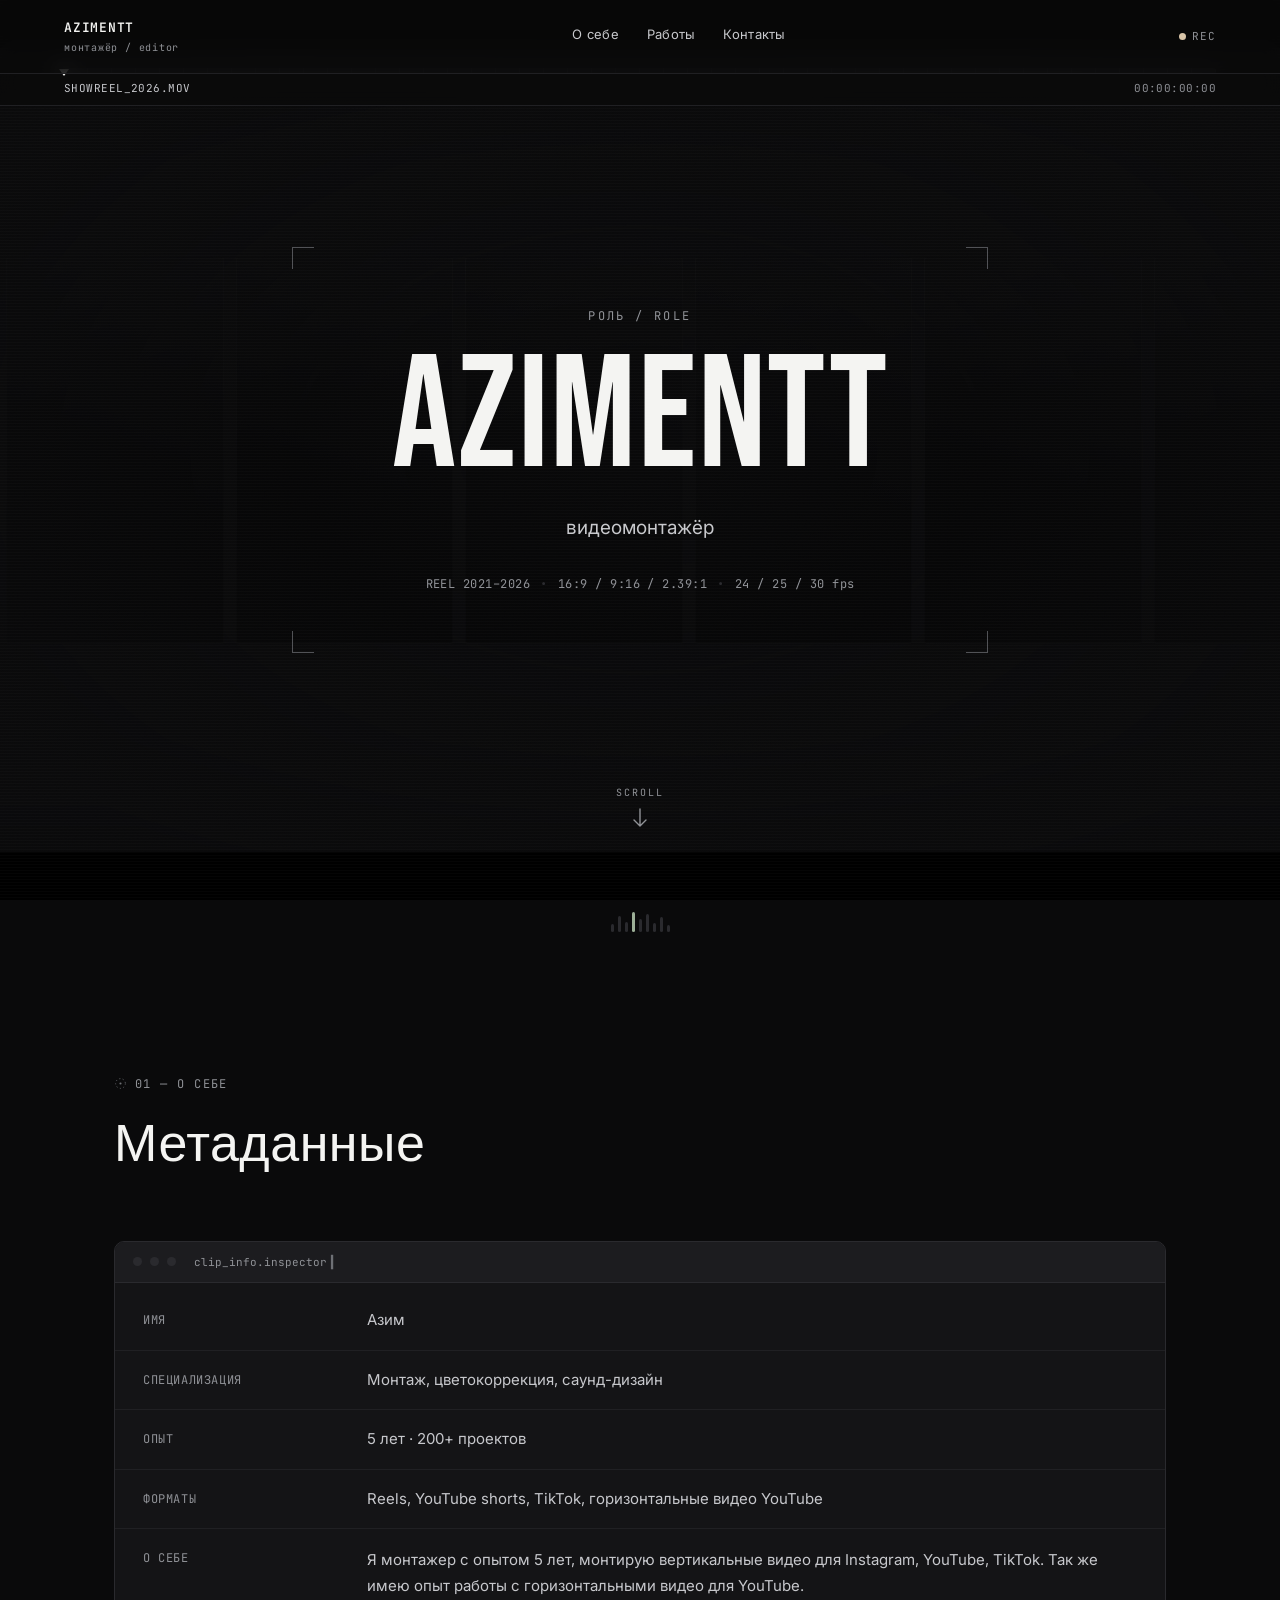
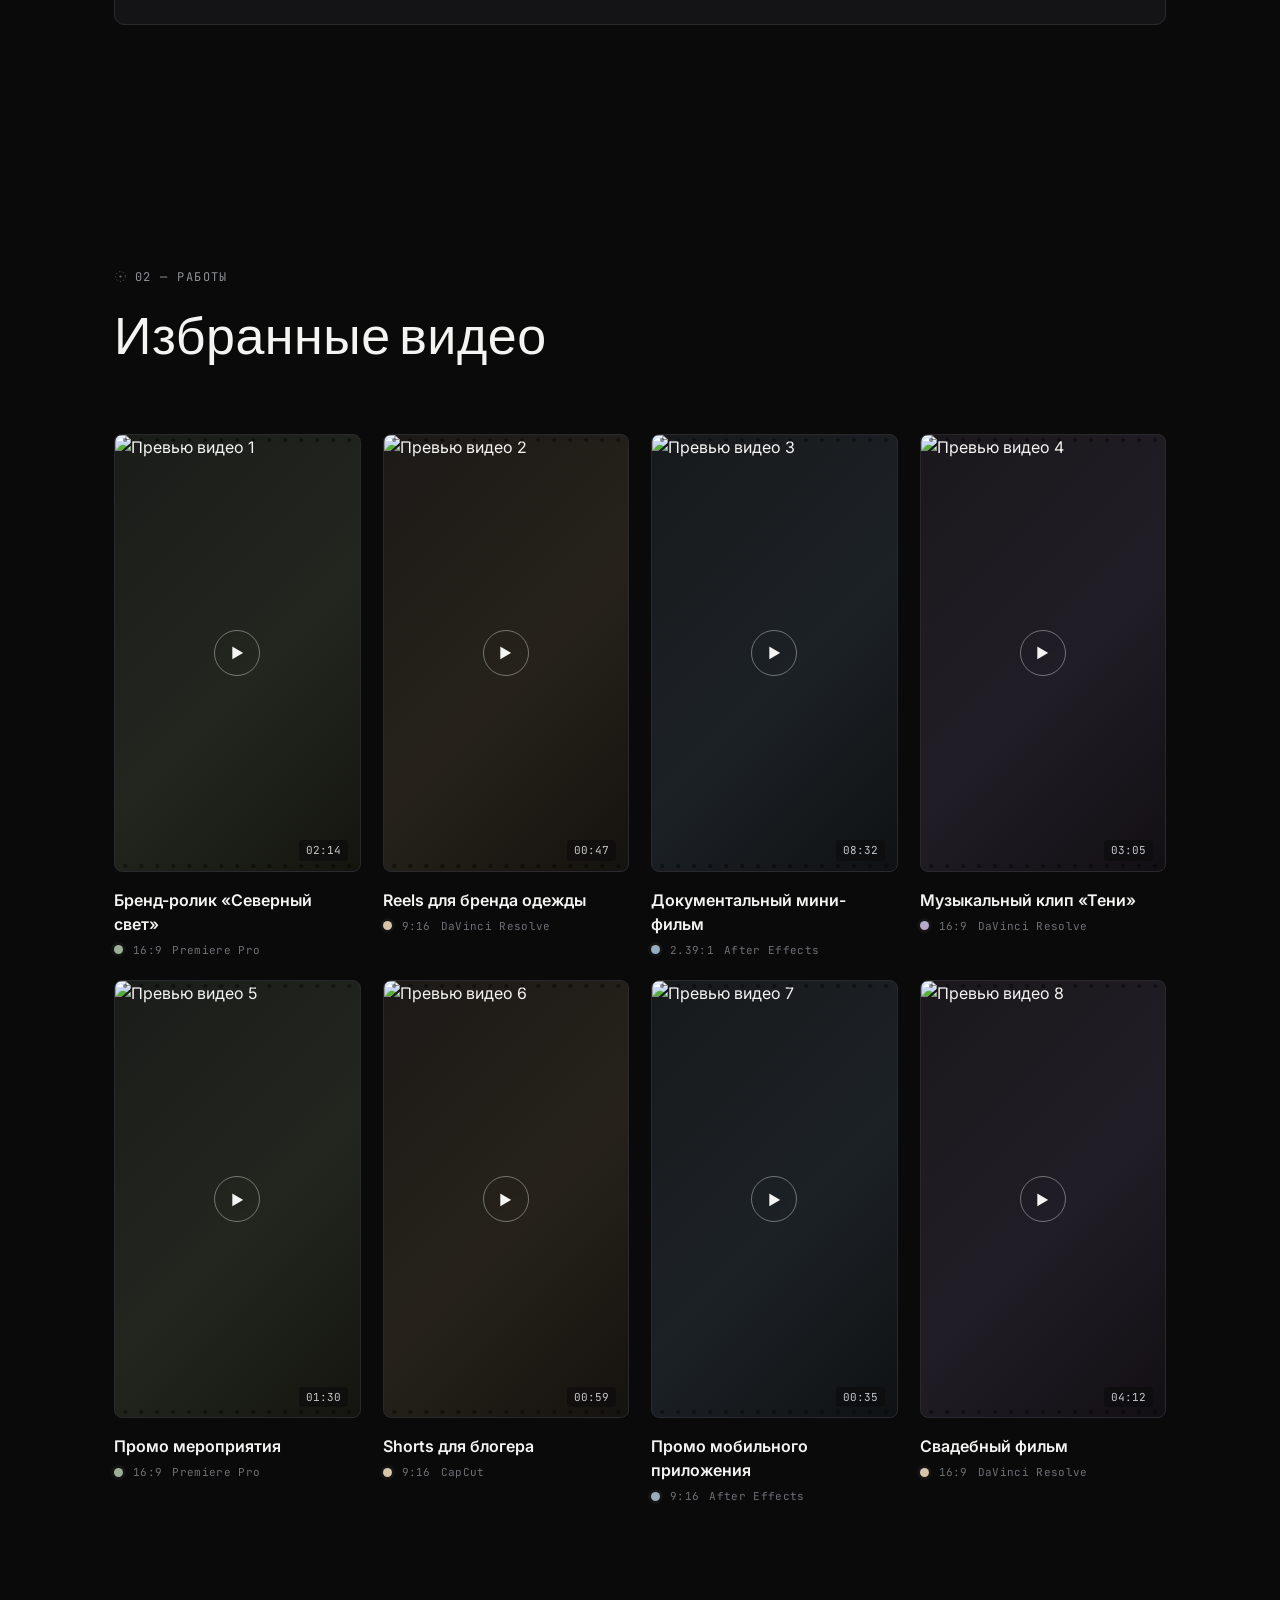
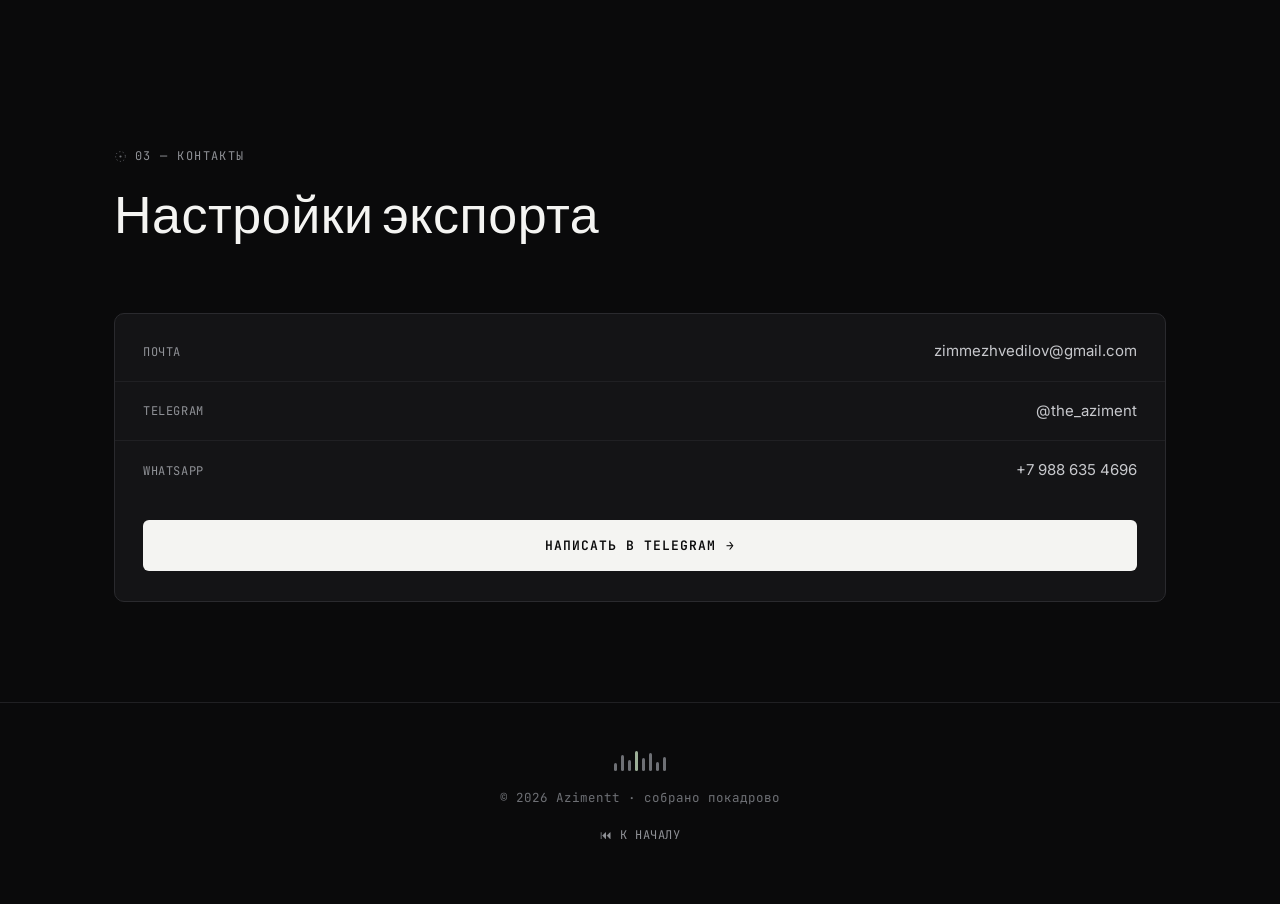
==== commit 2b09213f: "Update index.html" ====
--- a/index.html
+++ b/index.html
@@ -387,7 +387,7 @@
     </div>
     <div class="export-row">
       <span class="export-label">WhatsApp</span>
-      <a class="export-value" href="https://wa.me/79886354696" target="_blank" rel="noopener">89886354696</a>
+      <a class="export-value" href="https://wa.me/79886354696" target="_blank" rel="noopener">+7 988 635 4696</a>
     </div>
 
     <a href="https://t.me/the_aziment" target="_blank" rel="noopener" class="export-cta">
--- a/style.css
+++ b/style.css
@@ -50,7 +50,7 @@
 ::selection{ background: var(--sage); color: #0A0A0B; }
 
 /* ===================================================================
-   TEXTURE LAYERS — grain + scanlines (abstract, ambient personality)
+   TEXTURE LAYERS — grain + scanlines
 =================================================================== */
 .grain{
   position: fixed; inset: 0; z-index: 2; pointer-events: none;
@@ -111,7 +111,7 @@
 .nav-burger span{ display:block; height:1px; background: var(--white); }
 
 /* ===================================================================
-   TIMELINE SCRUBBER — signature element
+   TIMELINE SCRUBBER
 =================================================================== */
 .timeline-bar{
   position: fixed; top: 58px; left: 0; right: 0; z-index: 39;
@@ -173,7 +173,6 @@
   color: var(--white);
 }
 
-/* ---- small ambient decorations ---- */
 .section-divider{
   display: flex; align-items: flex-end; justify-content: center; gap: 4px;
   max-width: var(--container); margin: 0 auto; padding: 0 var(--edge);
@@ -215,7 +214,6 @@
 .letterbox-top{ top:0; }
 .letterbox-bottom{ bottom:0; }
 
-/* ---- background filmstrip carousel (vertical clips, reel-style) ---- */
 .hero-reel{
   position: absolute; inset: 0; z-index: 0;
   display: flex; align-items: center;
@@ -245,8 +243,6 @@
   width: 100%; height: 100%; object-fit: cover; display: block;
 }
 .reel-item .reel-gif{ display: none; }
-/* На мобильных script.js добавляет этот класс: видео скрывается,
-   вместо него показывается лёгкая зацикленная анимация (GIF/WebP). */
 .reel-item.reel-item--gif video{ display: none; }
 .reel-item.reel-item--gif .reel-gif{ display: block; }
 @keyframes heroReelScroll{
@@ -375,6 +371,13 @@
 .clip-thumb--b{ background: linear-gradient(135deg, #1c1a17 0%, #26221b 55%, #15130f 100%); }
 .clip-thumb--c{ background: linear-gradient(135deg, #171a1c 0%, #1c2126 55%, #0f1214 100%); }
 .clip-thumb--d{ background: linear-gradient(135deg, #1a181c 0%, #211d26 55%, #120f14 100%); }
+
+/* Превью-картинки для видео */
+.clip-poster{
+  position: absolute; inset: 0; width: 100%; height: 100%;
+  object-fit: cover; z-index: 0; transition: opacity 0.25s ease;
+}
+.clip-thumb.is-active .clip-poster{ opacity: 0; pointer-events: none; }
 
 .clip-perf{
   position: absolute; top:0; left:0; right:0; height: 10px; z-index: 1;
@@ -400,9 +403,6 @@
 }
 .clip-card:hover .clip-play{ transform: scale(1.08); background: rgba(244,244,242,0.08); }
 
-/* Реальное видео карточки — грузится и проигрывается только по клику
-   на .clip-play (preload="none"), чтобы не тянуть тяжёлые файлы всем
-   подряд при открытии страницы. */
 .clip-video{
   position: absolute; inset: 0; width: 100%; height: 100%;
   object-fit: cover; display: none; background: #000; z-index: 0;
@@ -413,7 +413,7 @@
 .clip-thumb.is-active .clip-perf,
 .clip-thumb.is-active .clip-duration{ opacity: 0; pointer-events: none; }
 .clip-duration{
-  position: absolute; bottom: 10px; right: 12px;
+  position: absolute; bottom: 10px; right: 12px; z-index: 2;
   font-family: var(--font-mono); font-size: 11px; color: var(--grey-lt);
   background: rgba(10,10,11,0.6); padding: 2px 7px; border-radius: 4px;
 }
@@ -458,7 +458,6 @@
 }
 .clip-details-body strong{ color: var(--grey-lt); font-weight: 600; }
 
-/* ---- "ещё дубли" — мобильная кнопка раскрытия сетки ---- */
 .reel-more{
   display: none;
   margin: 36px auto 0; padding: 14px 24px;
@@ -477,7 +476,6 @@
   font-size: 10.5px; font-weight: 700;
 }
 .reel-more[aria-expanded="true"] .reel-more-count{ transform: rotate(180deg); }
-.reel-more[aria-expanded="true"] .reel-more-label::after{ content: ''; }
 
 /* ===================================================================
    CONTACT — export panel
@@ -563,8 +561,6 @@
   .reel-item{ width: clamp(170px, 48vw, 220px); }
   .hero-reel-track{ gap: 10px; }
 
-  /* На телефоне сначала показываем 4 избранные работы, остальные —
-     по кнопке "ЕЩЁ ДУБЛИ", чтобы не заставлять долго пролистывать. */
   .reel-grid .clip-card:nth-child(n+5){ display: none; }
   .reel-grid.reel-grid--expanded .clip-card:nth-child(n+5){ display: flex; }
   .reel-more{ display: flex; }
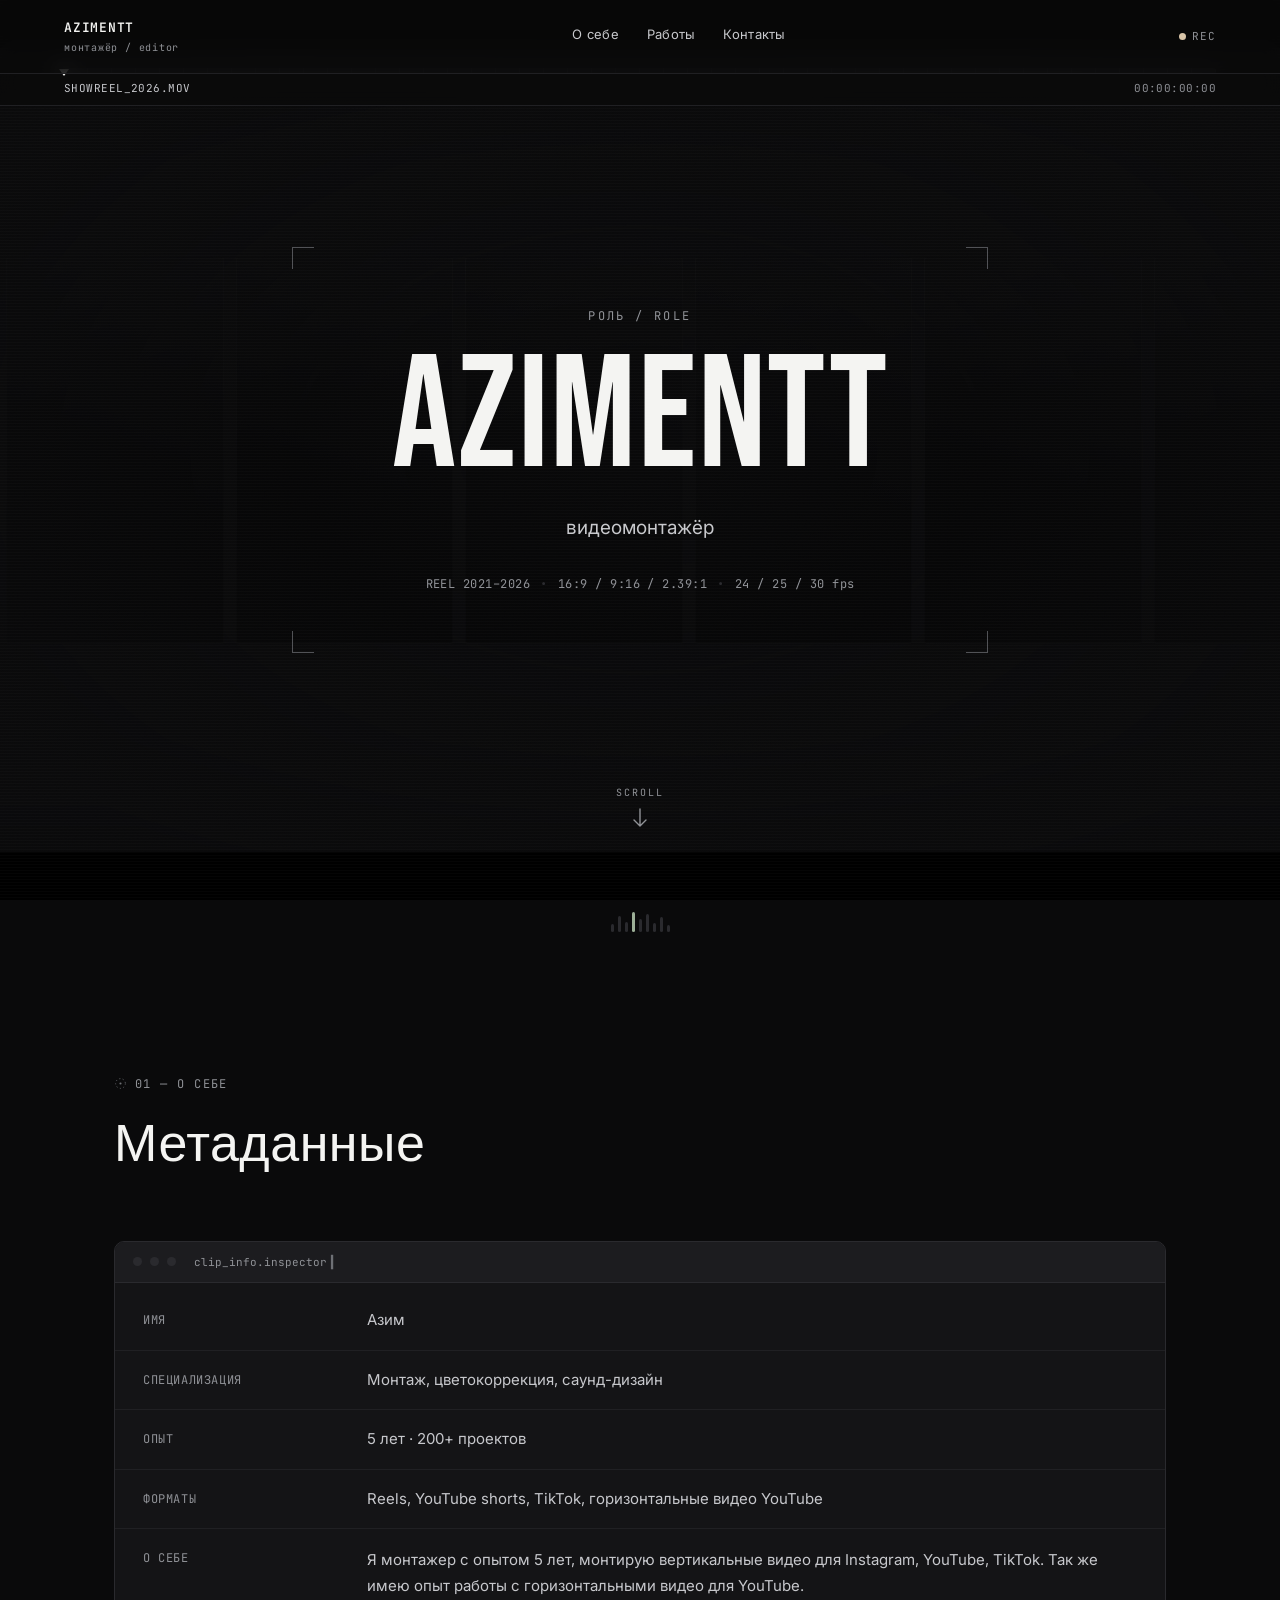
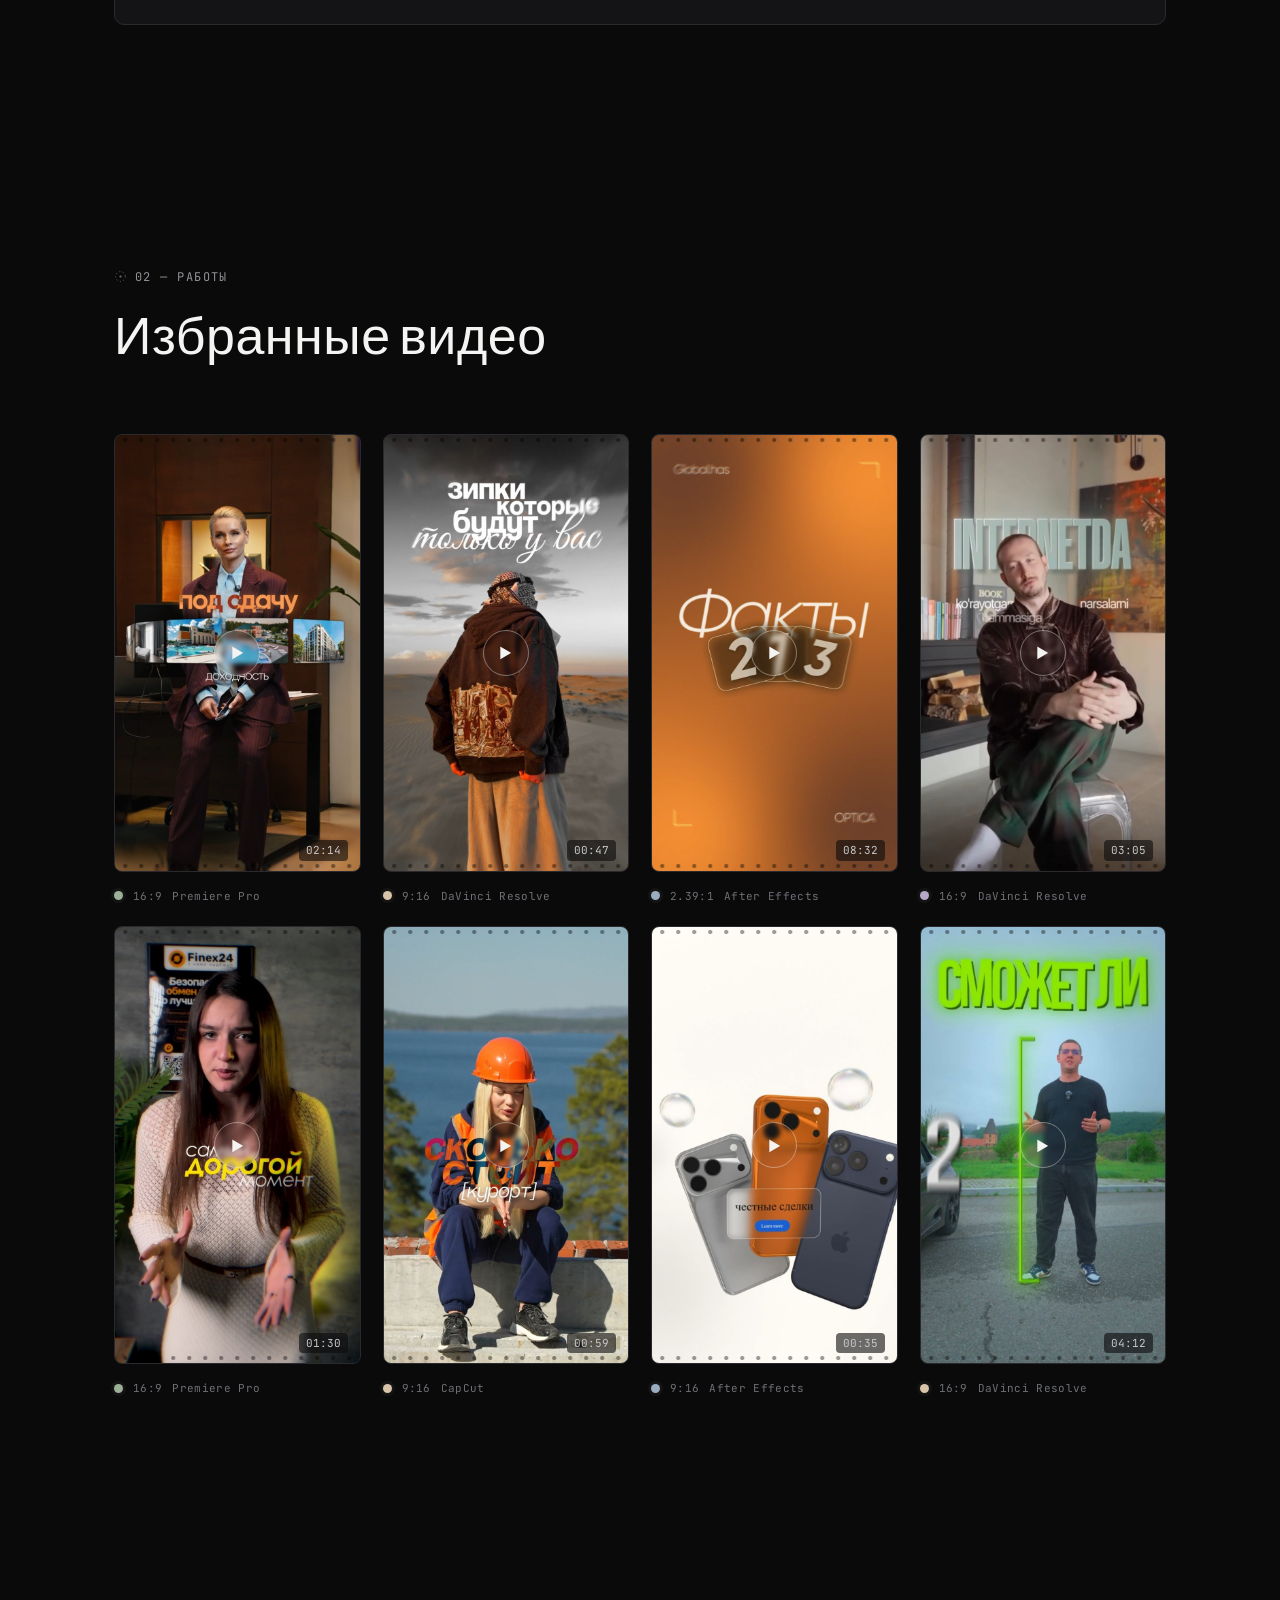
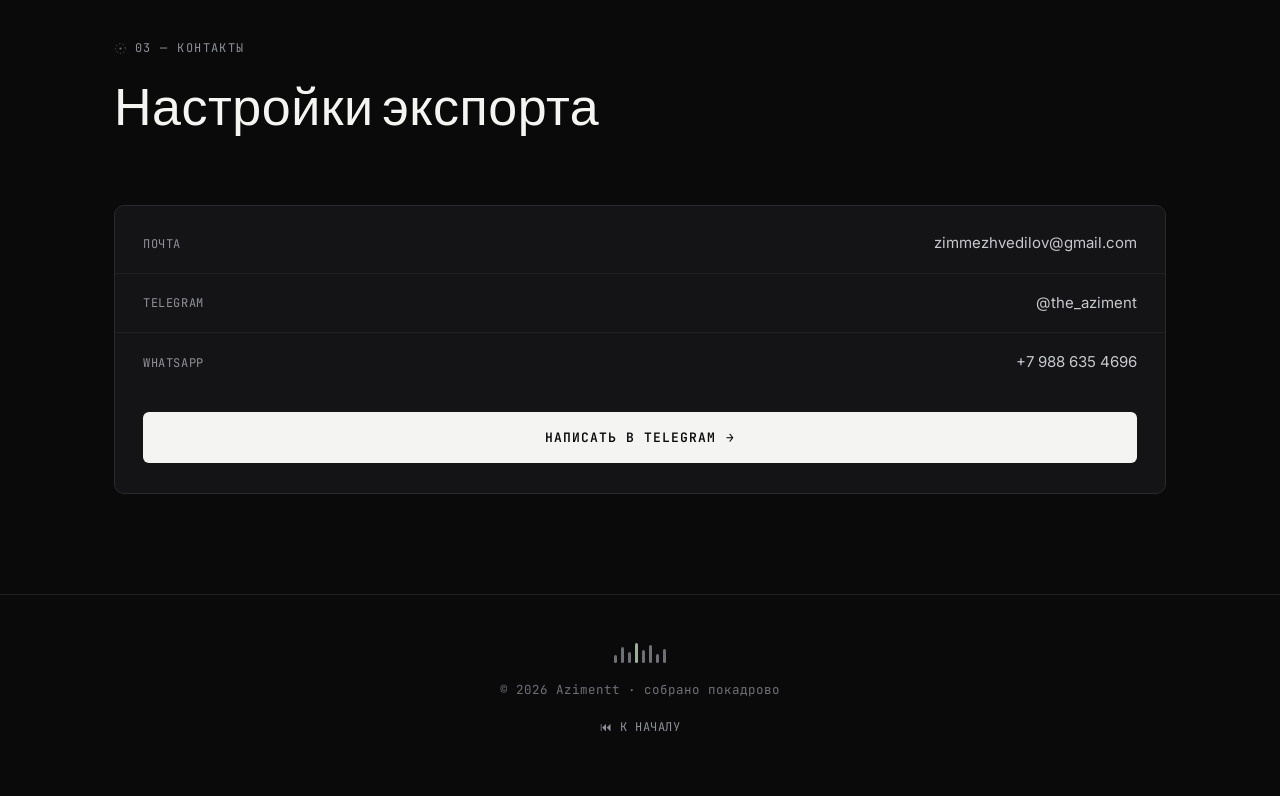
==== commit f07f789a: "Update index.html" ====
--- a/index.html
+++ b/index.html
@@ -175,7 +175,7 @@
         <span class="clip-duration">02:14</span>
       </div>
       <div class="clip-info">
-        <h3>Бренд-ролик «Северный свет»</h3>
+        <!--<h3>Бренд-ролик «Северный свет»</h3>-->
         <!-- <p>Коммерческая реклама · цветокоррекция + монтаж</p> -->
         <div class="clip-tags"><span class="grade-dot"></span><span>16:9</span><span>Premiere Pro</span></div>
         <!--
@@ -199,7 +199,7 @@
         <span class="clip-duration">00:47</span>
       </div>
       <div class="clip-info">
-        <h3>Reels для бренда одежды</h3>
+        <!--<h3>Reels для бренда одежды</h3>-->
         <!-- <p>Соцсети · динамичный монтаж под тренды</p> -->
         <div class="clip-tags"><span class="grade-dot"></span><span>9:16</span><span>DaVinci Resolve</span></div>
         <!--
@@ -223,7 +223,7 @@
         <span class="clip-duration">08:32</span>
       </div>
       <div class="clip-info">
-        <h3>Документальный мини-фильм</h3>
+        <!--<h3>Документальный мини-фильм</h3>-->
         <!-- <p>YouTube · сторителлинг, интершум, титры</p> -->
         <div class="clip-tags"><span class="grade-dot"></span><span>2.39:1</span><span>After Effects</span></div>
         <!--
@@ -247,7 +247,7 @@
         <span class="clip-duration">03:05</span>
       </div>
       <div class="clip-info">
-        <h3>Музыкальный клип «Тени»</h3>
+        <!--<h3>Музыкальный клип «Тени»</h3>-->
         <!-- <p>Клип · монтаж под ритм, цветовой грейд</p> -->
         <div class="clip-tags"><span class="grade-dot"></span><span>16:9</span><span>DaVinci Resolve</span></div>
         <!--
@@ -271,7 +271,7 @@
         <span class="clip-duration">01:30</span>
       </div>
       <div class="clip-info">
-        <h3>Промо мероприятия</h3>
+        <!--<h3>Промо мероприятия</h3>-->
         <!-- <p>Афтер-муви · быстрый оборот, live-съёмка</p> -->
         <div class="clip-tags"><span class="grade-dot"></span><span>16:9</span><span>Premiere Pro</span></div>
         <!--
@@ -295,7 +295,7 @@
         <span class="clip-duration">00:59</span>
       </div>
       <div class="clip-info">
-        <h3>Shorts для блогера</h3>
+        <!--<h3>Shorts для блогера</h3>-->
         <!-- <p>Соцсети · субтитры, звуковые акценты</p> -->
         <div class="clip-tags"><span class="grade-dot"></span><span>9:16</span><span>CapCut</span></div>
         <!--
@@ -319,7 +319,7 @@
         <span class="clip-duration">00:35</span>
       </div>
       <div class="clip-info">
-        <h3>Промо мобильного приложения</h3>
+        <!--<h3>Промо мобильного приложения</h3>-->
         <!-- <p>App Store / соцсети · UI-скринкаст + моушн-акценты</p> -->
         <div class="clip-tags"><span class="grade-dot"></span><span>9:16</span><span>After Effects</span></div>
         <!--
@@ -343,7 +343,7 @@
         <span class="clip-duration">04:12</span>
       </div>
       <div class="clip-info">
-        <h3>Свадебный фильм</h3>
+        <!--<h3>Свадебный фильм</h3>-->
         <!-- <p>Личное видео · сторителлинг, живой звук, цветокоррекция</p> -->
         <div class="clip-tags"><span class="grade-dot"></span><span>16:9</span><span>DaVinci Resolve</span></div>
         <!--
